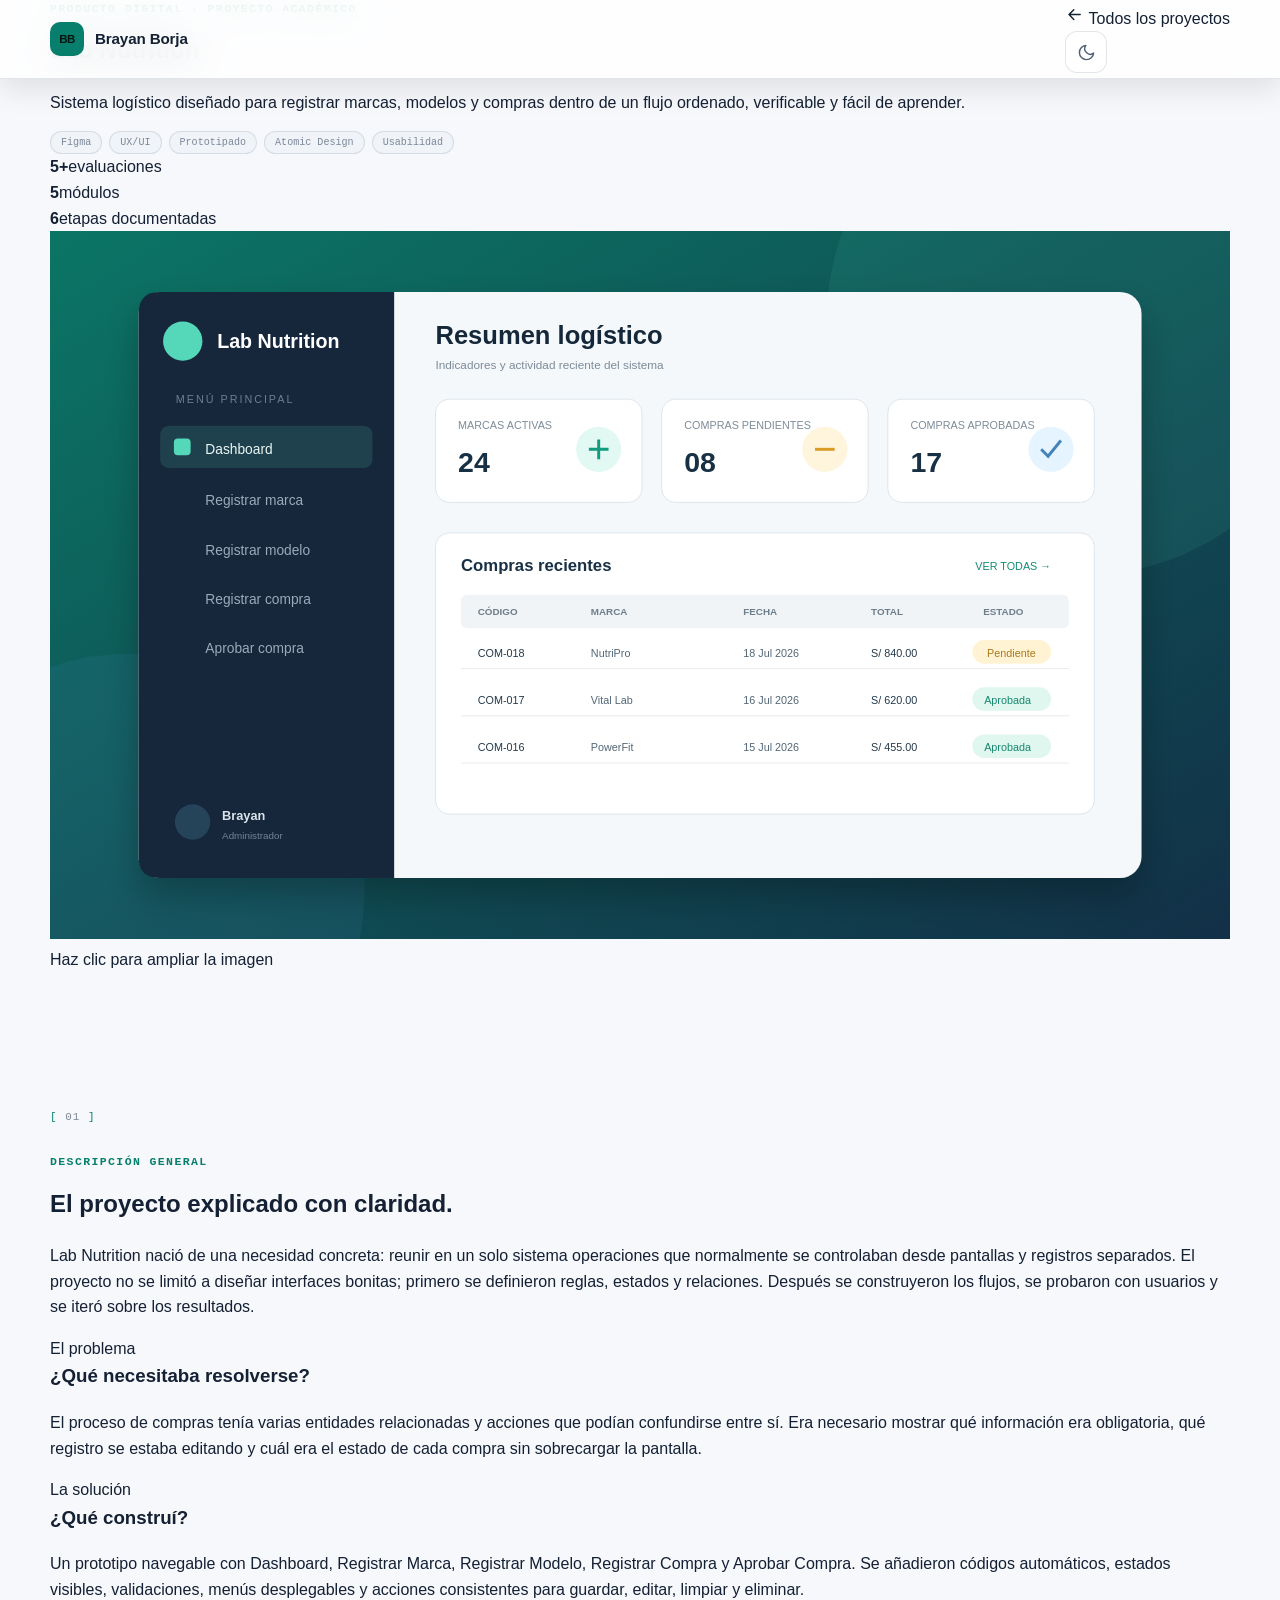
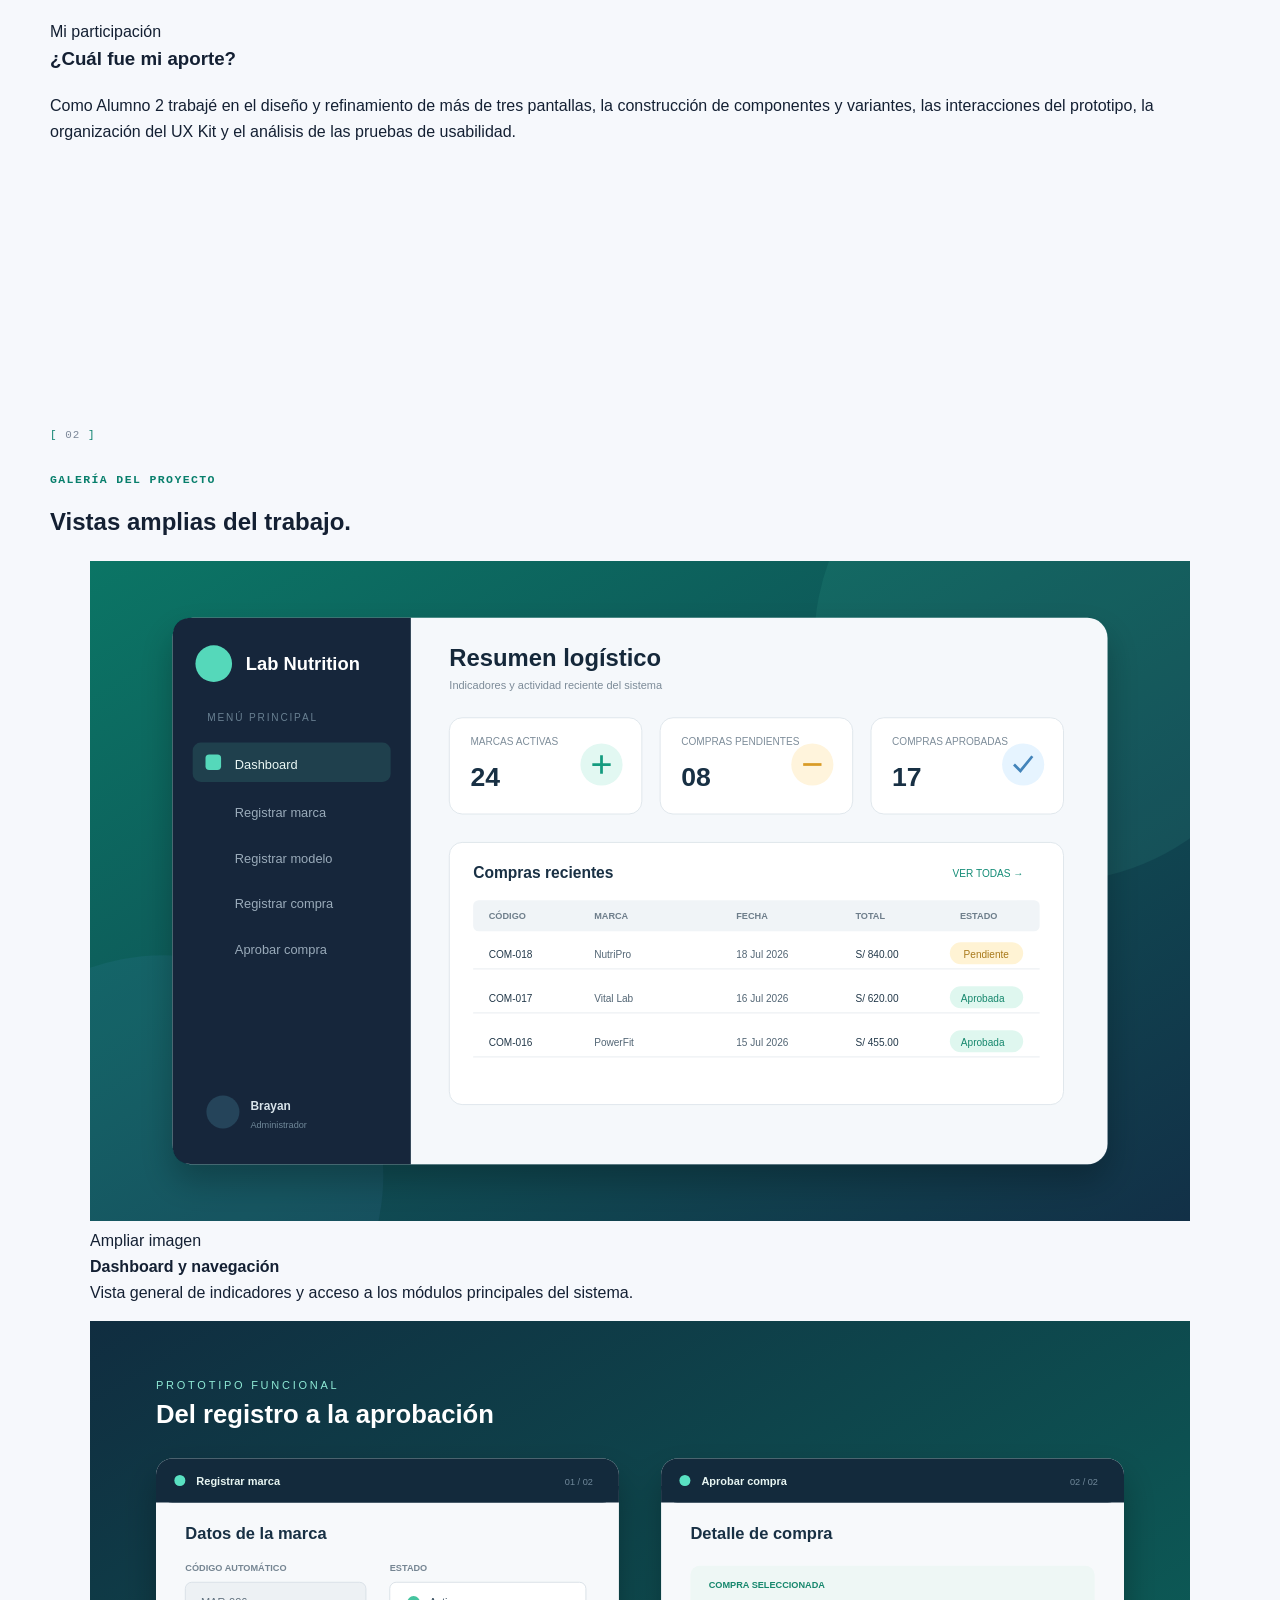
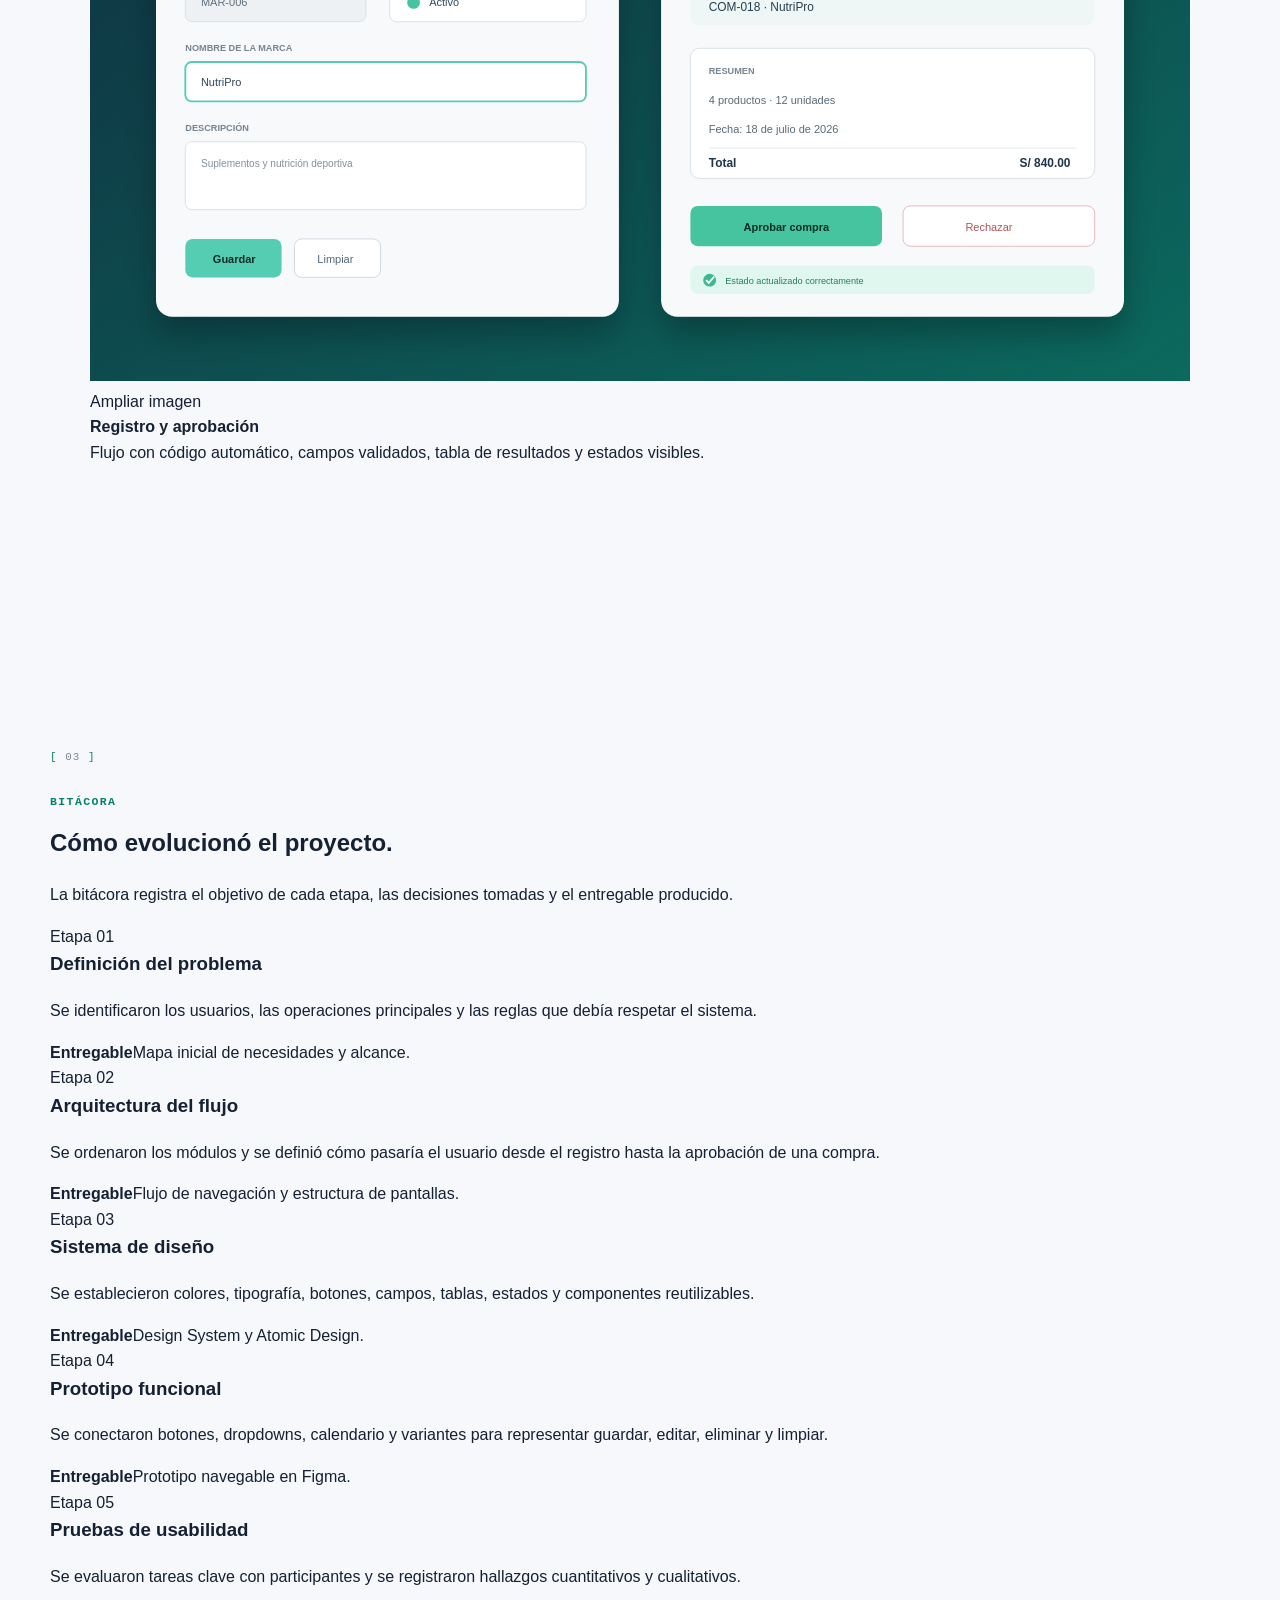
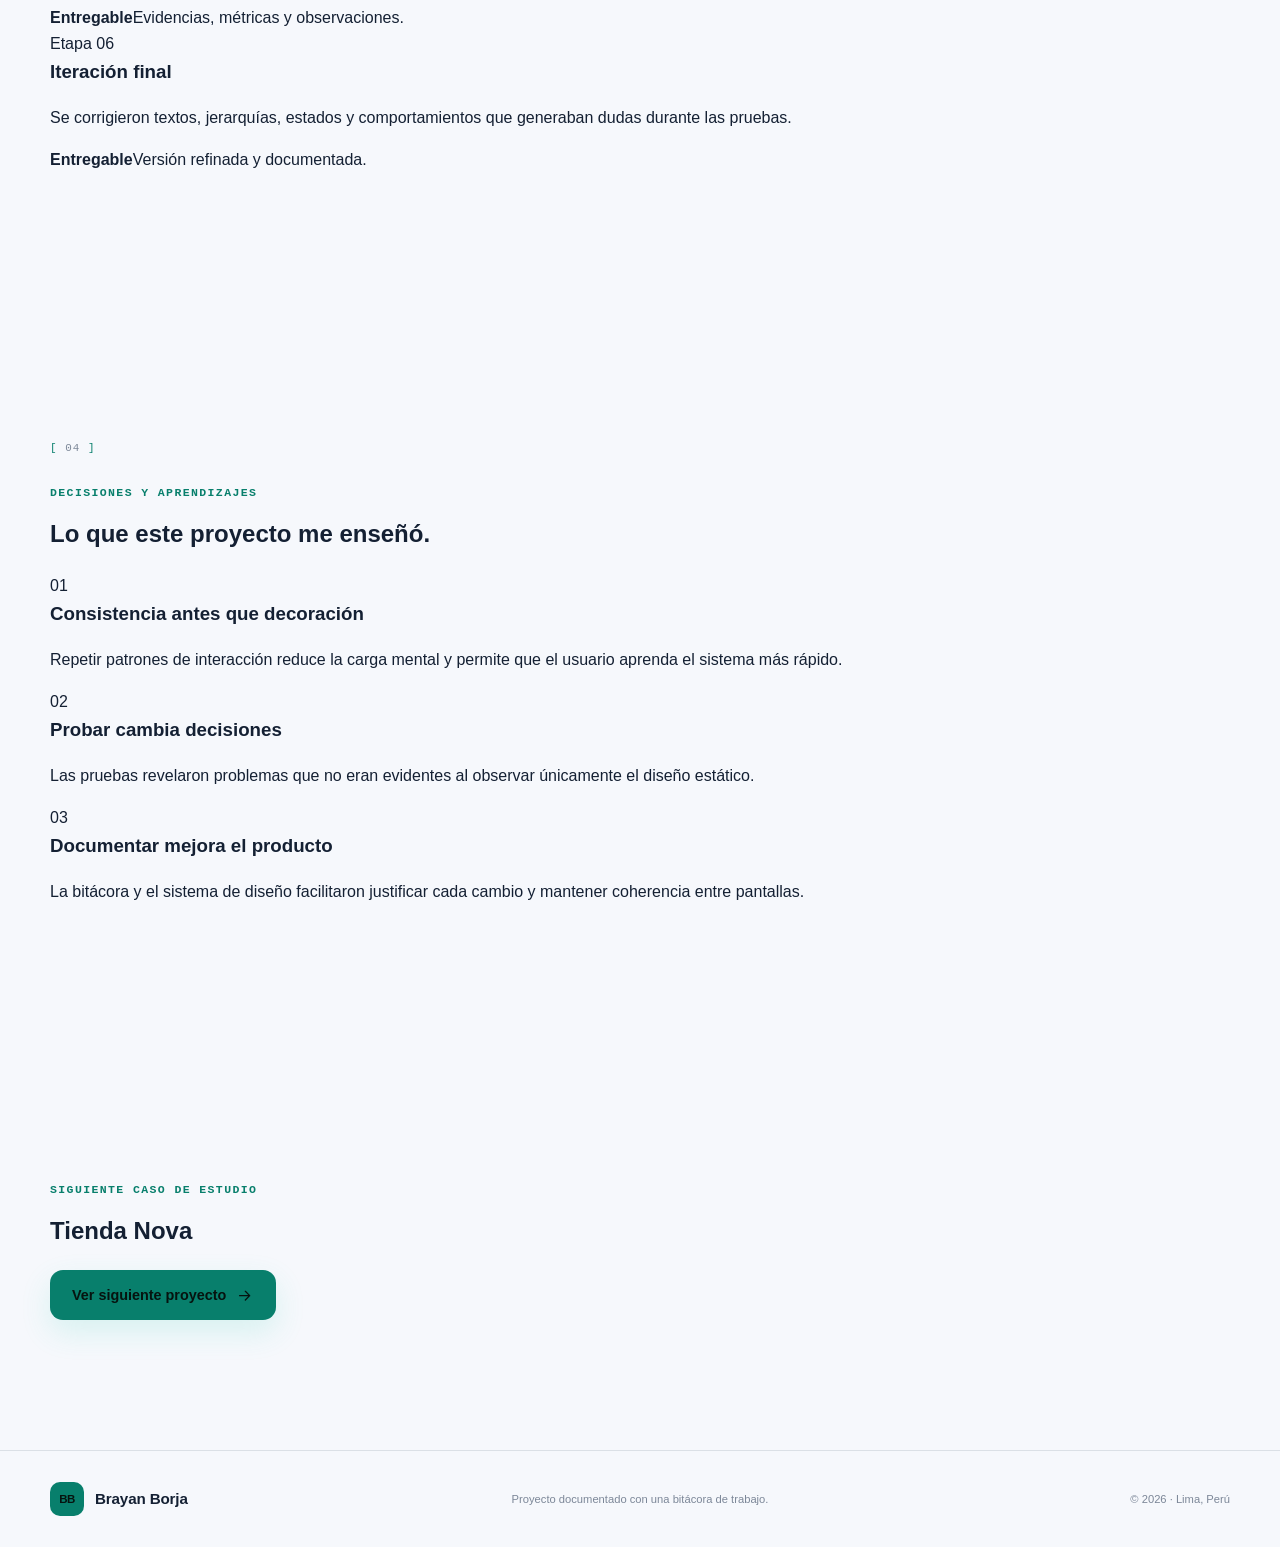
==== proyecto.html @ 5f64e655 "Agregar página de casos de estudio" ====
<!doctype html>
<html lang="es" data-theme="dark">
  <head>
    <meta charset="UTF-8" />
    <meta name="viewport" content="width=device-width, initial-scale=1.0" />
    <meta name="description" content="Caso de estudio y bitácora de proyecto de Brayan Borja." />
    <meta name="theme-color" content="#08101f" />
    <title>Proyecto | Brayan Borja</title>
    <link rel="icon" href="favicon.svg" type="image/svg+xml" />
    <link rel="stylesheet" href="styles.css" />
    <script src="project.js" defer></script>
  </head>
  <body class="project-page">
    <a class="skip-link" href="#contenido">Saltar al contenido</a>
    <header class="site-header scrolled">
      <div class="container nav-wrap">
        <a class="brand" href="index.html#proyectos" aria-label="Volver al portafolio">
          <span class="brand-mark" aria-hidden="true">BB</span>
          <span>Brayan Borja</span>
        </a>
        <div class="project-nav-actions">
          <a class="back-link" href="index.html#proyectos">
            <svg viewBox="0 0 24 24" aria-hidden="true"><path d="M19 12H5M11 18l-6-6 6-6"></path></svg>
            Todos los proyectos
          </a>
          <button class="icon-button" type="button" data-theme-toggle aria-label="Cambiar a tema claro">
            <svg class="sun-icon" viewBox="0 0 24 24" aria-hidden="true"><circle cx="12" cy="12" r="4"></circle><path d="M12 2v2M12 20v2M4.93 4.93l1.42 1.42M17.66 17.66l1.41 1.41M2 12h2M20 12h2M4.93 19.07l1.42-1.42M17.66 6.34l1.41-1.41"></path></svg>
            <svg class="moon-icon" viewBox="0 0 24 24" aria-hidden="true"><path d="M21 12.79A9 9 0 1 1 11.21 3 7 7 0 0 0 21 12.79Z"></path></svg>
          </button>
        </div>
      </div>
    </header>

    <main id="contenido">
      <section class="case-hero" data-case-theme>
        <div class="container">
          <div class="case-hero-grid">
            <div class="case-hero-copy">
              <p class="section-kicker" data-project-type></p>
              <h1 data-project-title></h1>
              <p class="case-lead" data-project-summary></p>
              <div class="tag-list" data-project-tags></div>
            </div>
            <div class="case-facts" data-project-facts></div>
          </div>
          <a class="case-cover" data-project-cover-link target="_blank" rel="noreferrer">
            <img data-project-cover alt="" />
            <span>Haz clic para ampliar la imagen</span>
          </a>
        </div>
      </section>

      <section class="section case-overview">
        <div class="container">
          <div class="case-section-heading">
            <span class="section-number">01</span>
            <div><p class="section-kicker">Descripción general</p><h2>El proyecto explicado con claridad.</h2></div>
          </div>
          <p class="case-intro" data-project-intro></p>
          <div class="case-info-grid">
            <article><span>El problema</span><h3>¿Qué necesitaba resolverse?</h3><p data-project-challenge></p></article>
            <article><span>La solución</span><h3>¿Qué construí?</h3><p data-project-solution></p></article>
            <article><span>Mi participación</span><h3>¿Cuál fue mi aporte?</h3><p data-project-role></p></article>
          </div>
        </div>
      </section>

      <section class="section case-gallery-section">
        <div class="container">
          <div class="case-section-heading">
            <span class="section-number">02</span>
            <div><p class="section-kicker">Galería del proyecto</p><h2>Vistas amplias del trabajo.</h2></div>
          </div>
          <div class="case-gallery" data-project-gallery></div>
        </div>
      </section>

      <section class="section case-process-section">
        <div class="container case-process-grid">
          <div class="case-section-heading case-heading-sticky">
            <span class="section-number">03</span>
            <div>
              <p class="section-kicker">Bitácora</p>
              <h2>Cómo evolucionó el proyecto.</h2>
              <p>La bitácora registra el objetivo de cada etapa, las decisiones tomadas y el entregable producido.</p>
            </div>
          </div>
          <div class="case-timeline" data-project-log></div>
        </div>
      </section>

      <section class="section case-learning-section">
        <div class="container">
          <div class="case-section-heading">
            <span class="section-number">04</span>
            <div><p class="section-kicker">Decisiones y aprendizajes</p><h2>Lo que este proyecto me enseñó.</h2></div>
          </div>
          <div class="learning-grid" data-project-learnings></div>
        </div>
      </section>

      <section class="section case-next-section">
        <div class="container case-next-card">
          <div><p class="section-kicker">Siguiente caso de estudio</p><h2 data-next-title></h2></div>
          <a class="button button-primary" data-next-link>Ver siguiente proyecto <svg viewBox="0 0 24 24" aria-hidden="true"><path d="M5 12h14M13 6l6 6-6 6"></path></svg></a>
        </div>
      </section>
    </main>

    <footer class="site-footer">
      <div class="container footer-inner">
        <a class="brand" href="index.html"><span class="brand-mark">BB</span><span>Brayan Borja</span></a>
        <p>Proyecto documentado con una bitácora de trabajo.</p>
        <p>© <span data-year></span> · Lima, Perú</p>
      </div>
    </footer>
  </body>
</html>
---- styles.css ----
:root {
  color-scheme: dark;
  --bg: #08101f;
  --bg-deep: #050a14;
  --surface: #0e192b;
  --surface-soft: #121f34;
  --surface-glass: rgba(14, 25, 43, 0.72);
  --text: #f4f7fb;
  --text-soft: #aab7cb;
  --text-faint: #718096;
  --line: rgba(155, 176, 207, 0.15);
  --line-strong: rgba(155, 176, 207, 0.28);
  --accent: #59e1c2;
  --accent-strong: #70f2d5;
  --accent-dark: #0c8f7a;
  --blue: #74a7ff;
  --code: #f1c888;
  --shadow: 0 28px 80px rgba(0, 0, 0, 0.32);
  --radius: 26px;
  --radius-sm: 16px;
  --container: 1180px;
  --font: Inter, ui-sans-serif, -apple-system, BlinkMacSystemFont, "Segoe UI", sans-serif;
  --mono: "SFMono-Regular", Consolas, "Liberation Mono", monospace;
}

[data-theme="light"] {
  color-scheme: light;
  --bg: #f6f8fc;
  --bg-deep: #edf1f7;
  --surface: #ffffff;
  --surface-soft: #f0f4f9;
  --surface-glass: rgba(255, 255, 255, 0.82);
  --text: #142033;
  --text-soft: #516076;
  --text-faint: #7c8798;
  --line: rgba(31, 48, 76, 0.12);
  --line-strong: rgba(31, 48, 76, 0.22);
  --accent: #087f6c;
  --accent-strong: #056454;
  --accent-dark: #056454;
  --blue: #3268bf;
  --code: #9b5b00;
  --shadow: 0 28px 70px rgba(31, 48, 76, 0.12);
}

* { box-sizing: border-box; }

html { scroll-behavior: smooth; }

body {
  margin: 0;
  min-width: 320px;
  background: var(--bg);
  color: var(--text);
  font-family: var(--font);
  line-height: 1.6;
  -webkit-font-smoothing: antialiased;
}

body.menu-open { overflow: hidden; }

button, a { -webkit-tap-highlight-color: transparent; }

button { font: inherit; }

a { color: inherit; text-decoration: none; }

p, h1, h2, h3 { margin-top: 0; }

svg {
  width: 1.2em;
  fill: none;
  stroke: currentColor;
  stroke-width: 1.8;
  stroke-linecap: round;
  stroke-linejoin: round;
}

.container { width: min(calc(100% - 48px), var(--container)); margin: 0 auto; }

.sr-only {
  position: absolute;
  width: 1px;
  height: 1px;
  padding: 0;
  margin: -1px;
  overflow: hidden;
  clip: rect(0, 0, 0, 0);
  white-space: nowrap;
  border: 0;
}

.skip-link {
  position: fixed;
  top: 12px;
  left: 12px;
  z-index: 1000;
  transform: translateY(-150%);
  padding: 10px 16px;
  border-radius: 10px;
  background: var(--accent);
  color: var(--bg-deep);
  font-weight: 700;
}

.skip-link:focus { transform: translateY(0); }

.site-header {
  position: fixed;
  inset: 0 0 auto;
  z-index: 100;
  border-bottom: 1px solid transparent;
  transition: background 180ms ease, border-color 180ms ease, box-shadow 180ms ease;
}

.site-header.scrolled {
  border-color: var(--line);
  background: var(--surface-glass);
  box-shadow: 0 10px 30px rgba(0, 0, 0, 0.1);
  backdrop-filter: blur(18px);
}

.nav-wrap {
  min-height: 78px;
  display: flex;
  align-items: center;
  justify-content: space-between;
  gap: 28px;
}

.brand { display: inline-flex; align-items: center; gap: 11px; font-size: 0.95rem; font-weight: 730; letter-spacing: -0.01em; }

.brand-mark {
  display: inline-grid;
  place-items: center;
  width: 34px;
  aspect-ratio: 1;
  border-radius: 10px;
  background: var(--accent);
  color: #06130f;
  font-size: 0.72rem;
  font-weight: 850;
  letter-spacing: -0.04em;
}

.desktop-nav { display: flex; align-items: center; gap: 32px; margin-left: auto; }

.desktop-nav a {
  position: relative;
  color: var(--text-soft);
  font-size: 0.86rem;
  font-weight: 580;
  transition: color 160ms ease;
}

.desktop-nav a::after {
  content: "";
  position: absolute;
  inset: auto 0 -9px;
  height: 2px;
  border-radius: 2px;
  background: var(--accent);
  transform: scaleX(0);
  transition: transform 160ms ease;
}

.desktop-nav a:hover, .desktop-nav a.active { color: var(--text); }
.desktop-nav a:hover::after, .desktop-nav a.active::after { transform: scaleX(1); }

.nav-actions { display: flex; align-items: center; gap: 10px; }

.icon-button, .menu-button {
  display: grid;
  place-items: center;
  width: 42px;
  height: 42px;
  border: 1px solid var(--line);
  border-radius: 12px;
  background: var(--surface-glass);
  color: var(--text-soft);
  cursor: pointer;
  transition: border-color 150ms ease, color 150ms ease, transform 150ms ease;
}

.icon-button:hover, .menu-button:hover { border-color: var(--line-strong); color: var(--text); transform: translateY(-1px); }

.icon-button svg { width: 19px; }
.moon-icon { display: none; }
[data-theme="light"] .sun-icon { display: none; }
[data-theme="light"] .moon-icon { display: block; }

.menu-button { display: none; gap: 4px; align-content: center; }
.menu-button span:not(.sr-only) { width: 18px; height: 1.5px; border-radius: 2px; background: currentColor; transition: transform 180ms ease, opacity 180ms ease; }
.menu-button[aria-expanded="true"] span:nth-of-type(2) { transform: translateY(5.5px) rotate(45deg); }
.menu-button[aria-expanded="true"] span:nth-of-type(3) { opacity: 0; }
.menu-button[aria-expanded="true"] span:nth-of-type(4) { transform: translateY(-5.5px) rotate(-45deg); }

.mobile-nav {
  display: none;
  flex-direction: column;
  gap: 4px;
  padding: 12px 24px 24px;
  border-top: 1px solid var(--line);
  background: var(--surface);
}

.mobile-nav a { padding: 12px 4px; color: var(--text-soft); font-weight: 650; }

.hero {
  position: relative;
  min-height: 100svh;
  padding: 158px 0 112px;
  overflow: hidden;
  display: grid;
  align-items: center;
  background:
    linear-gradient(var(--line) 1px, transparent 1px),
    linear-gradient(90deg, var(--line) 1px, transparent 1px);
  background-size: 72px 72px;
  background-position: center;
}

.hero::after {
  content: "";
  position: absolute;
  inset: 0;
  pointer-events: none;
  background: radial-gradient(circle at center, transparent 25%, var(--bg) 78%);
}

.hero-glow { position: absolute; z-index: 0; border-radius: 999px; filter: blur(1px); opacity: 0.16; }
.hero-glow-one { width: 520px; height: 520px; right: -150px; top: 50px; background: radial-gradient(circle, var(--accent), transparent 70%); }
.hero-glow-two { width: 440px; height: 440px; left: -220px; bottom: -100px; background: radial-gradient(circle, var(--blue), transparent 70%); }

.hero-grid { position: relative; z-index: 2; display: grid; grid-template-columns: minmax(0, 1.12fr) minmax(380px, 0.88fr); align-items: center; gap: 80px; }

.eyebrow, .section-kicker {
  color: var(--accent);
  font-family: var(--mono);
  font-size: 0.72rem;
  font-weight: 700;
  letter-spacing: 0.12em;
  text-transform: uppercase;
}

.eyebrow { display: flex; align-items: center; gap: 10px; margin-bottom: 23px; }
.eyebrow span { width: 24px; height: 1px; background: currentColor; }

.hero h1 {
  max-width: 760px;
  margin-bottom: 26px;
  font-size: clamp(3.3rem, 6.1vw, 6.1rem);
  line-height: 0.98;
  letter-spacing: -0.065em;
  font-weight: 760;
}

.hero h1 em { color: var(--text-soft); font-style: normal; font-weight: 510; }

.hero-lead { max-width: 650px; margin-bottom: 33px; color: var(--text-soft); font-size: clamp(1rem, 1.7vw, 1.16rem); line-height: 1.75; }

.hero-actions { display: flex; flex-wrap: wrap; gap: 12px; }

.button {
  display: inline-flex;
  align-items: center;
  justify-content: center;
  min-height: 50px;
  padding: 0 21px;
  border: 1px solid transparent;
  border-radius: 13px;
  font-size: 0.9rem;
  font-weight: 750;
  transition: transform 160ms ease, box-shadow 160ms ease, background 160ms ease, border-color 160ms ease;
}

.button svg { margin-left: 10px; }
.button:hover { transform: translateY(-2px); }
.button-primary { background: var(--accent); color: #06130f; box-shadow: 0 12px 30px rgba(54, 213, 178, 0.16); }
.button-primary:hover { background: var(--accent-strong); box-shadow: 0 16px 34px rgba(54, 213, 178, 0.23); }
.button-secondary { border-color: var(--line-strong); background: var(--surface-glass); color: var(--text); }
.button-secondary:hover { border-color: var(--accent-dark); }
.button-secondary svg { margin: 0 10px 0 0; }

.hero-note { display: flex; align-items: center; gap: 10px; margin-top: 24px; color: var(--text-faint); font-size: 0.78rem; }
.status-dot { width: 8px; height: 8px; border-radius: 50%; background: var(--accent); box-shadow: 0 0 0 5px rgba(89, 225, 194, 0.09); }

.profile-panel {
  position: relative;
  border: 1px solid var(--line-strong);
  border-radius: 20px;
  overflow: hidden;
  background: rgba(6, 13, 25, 0.88);
  box-shadow: var(--shadow);
  transform: rotate(1.2deg);
}

[data-theme="light"] .profile-panel { background: #101a2b; color: #f4f7fb; }

.profile-panel::before {
  content: "";
  position: absolute;
  inset: -1px;
  z-index: -1;
  border-radius: inherit;
  background: linear-gradient(145deg, rgba(89, 225, 194, 0.4), transparent 35%, rgba(116, 167, 255, 0.24));
}

.panel-topbar { min-height: 49px; padding: 0 16px; display: grid; grid-template-columns: 1fr auto 1fr; align-items: center; border-bottom: 1px solid rgba(155, 176, 207, 0.14); color: #7d8ba1; font: 0.68rem var(--mono); }
.window-dots { display: flex; gap: 6px; }
.window-dots span { width: 8px; height: 8px; border-radius: 50%; background: #334056; }
.window-dots span:first-child { background: #ff6f6f; }
.window-dots span:nth-child(2) { background: #f1c45d; }
.window-dots span:nth-child(3) { background: #59d591; }
.panel-state { justify-self: end; color: #5fd8b9; }

.code-card { padding: 32px 27px 36px; color: #d5ddea; font: clamp(0.7rem, 1.1vw, 0.82rem)/2 var(--mono); white-space: nowrap; overflow: hidden; }
.line-number { display: inline-block; width: 35px; color: #4e5c72; user-select: none; }
.code-key { color: #84b5ff; }
.code-value { color: #e9c17e; }

.panel-footer { display: flex; align-items: flex-end; justify-content: space-between; padding: 16px 22px; border-top: 1px solid rgba(155, 176, 207, 0.14); background: rgba(255, 255, 255, 0.02); }
.panel-footer span { display: block; margin-bottom: 2px; color: #65758c; font: 0.58rem var(--mono); letter-spacing: 0.1em; }
.panel-footer strong { color: #dce5f3; font-size: 0.79rem; }
.signal { display: flex; align-items: flex-end; gap: 3px; height: 18px; }
.signal i { width: 3px; border-radius: 3px; background: var(--accent); }
.signal i:nth-child(1) { height: 5px; opacity: 0.35; }
.signal i:nth-child(2) { height: 9px; opacity: 0.55; }
.signal i:nth-child(3) { height: 13px; opacity: 0.75; }
.signal i:nth-child(4) { height: 17px; }

.scroll-cue { position: absolute; z-index: 3; left: 50%; bottom: 31px; transform: translateX(-50%); display: flex; flex-direction: column; align-items: center; gap: 5px; color: var(--text-faint); font: 0.63rem var(--mono); letter-spacing: 0.08em; text-transform: uppercase; }
.scroll-cue svg { width: 16px; animation: scroll 1.7s ease-in-out infinite; }

@keyframes scroll { 0%, 100% { transform: translateY(0); } 50% { transform: translateY(5px); } }

.section { padding: 130px 0; scroll-margin-top: 74px; }

.about-grid, .skills-grid { display: grid; grid-template-columns: 0.8fr 1.2fr; gap: 100px; }
.section-heading { position: relative; }
.section-number { display: inline-block; margin-bottom: 30px; color: var(--text-faint); font: 0.68rem var(--mono); letter-spacing: 0.1em; }
.section-number::before { content: "[ "; color: var(--accent); }
.section-number::after { content: " ]"; color: var(--accent); }
.section-kicker { margin-bottom: 13px; }
.section-heading h2, .contact-card h2, .focus-card h2 { margin: 0; font-size: clamp(2.15rem, 4vw, 3.6rem); line-height: 1.08; letter-spacing: -0.045em; }

.about-main { color: var(--text); font-size: clamp(1.35rem, 2.3vw, 1.8rem); line-height: 1.48; letter-spacing: -0.02em; }
.about-content > p:not(.about-main) { max-width: 670px; color: var(--text-soft); font-size: 1rem; }

.principles { display: grid; grid-template-columns: repeat(3, 1fr); gap: 14px; margin-top: 40px; }
.principles article { min-height: 180px; padding: 22px; border: 1px solid var(--line); border-radius: var(--radius-sm); background: var(--surface); }
.principles article > span { color: var(--accent); font: 0.67rem var(--mono); }
.principles h3 { margin: 35px 0 7px; font-size: 1rem; }
.principles p { margin: 0; color: var(--text-faint); font-size: 0.79rem; line-height: 1.55; }

.projects-section { border-block: 1px solid var(--line); background: var(--bg-deep); }
.section-heading-row { display: grid; grid-template-columns: minmax(0, 1fr) 360px; align-items: end; gap: 60px; margin-bottom: 65px; }
.section-heading-row .section-number { grid-column: 1 / -1; margin-bottom: 0; }
.section-heading-row h2 { max-width: 720px; }
.heading-note { margin: 0; color: var(--text-soft); font-size: 0.88rem; }

.projects-list { display: grid; gap: 28px; }
.project-card { position: relative; display: grid; grid-template-columns: minmax(0, 1.04fr) minmax(380px, 0.96fr); align-items: stretch; min-height: 520px; border: 1px solid var(--line); border-radius: var(--radius); overflow: hidden; background: var(--surface); box-shadow: 0 15px 60px rgba(0, 0, 0, 0.08); }
.project-card-reverse .project-visual { order: 2; }
.project-index { position: absolute; z-index: 4; top: 20px; left: 20px; display: grid; place-items: center; width: 39px; height: 30px; border: 1px solid rgba(255, 255, 255, 0.14); border-radius: 9px; background: rgba(4, 10, 20, 0.42); backdrop-filter: blur(10px); color: rgba(255, 255, 255, 0.75); font: 0.62rem var(--mono); }
.project-card-reverse .project-index { left: auto; right: 20px; }

.project-visual { position: relative; min-height: 420px; overflow: hidden; display: grid; place-items: center; padding: 56px 42px; }
.project-visual::before { content: ""; position: absolute; width: 330px; height: 330px; border: 1px solid rgba(255, 255, 255, 0.07); border-radius: 50%; }
.project-visual::after { content: ""; position: absolute; width: 230px; height: 230px; border: 1px solid rgba(255, 255, 255, 0.07); border-radius: 50%; }
.lab-visual { background: linear-gradient(145deg, #0c6e60, #123347 70%, #0f2438); }
.nova-visual { background: linear-gradient(145deg, #253c70, #131e37 68%, #101828); }
.data-visual { background: linear-gradient(145deg, #583e82, #20213d 70%, #14182c); }

.mock-window { position: relative; z-index: 2; width: min(100%, 480px); aspect-ratio: 1.28; display: grid; grid-template-columns: 22% 1fr; border: 1px solid rgba(255, 255, 255, 0.18); border-radius: 13px; overflow: hidden; background: #f5f8fb; box-shadow: 0 30px 60px rgba(0, 0, 0, 0.3); transform: perspective(900px) rotateY(7deg) rotateX(2deg); }
.mock-sidebar { padding: 62px 14px 16px; background: #13263a; }
.mock-sidebar i { display: block; width: 76%; height: 7px; margin: 0 0 19px; border-radius: 5px; background: rgba(255, 255, 255, 0.18); }
.mock-sidebar i:nth-child(2) { width: 100%; background: #4ac8ad; }
.mock-content { padding: 24px; }
.mock-title { width: 38%; height: 11px; margin-bottom: 28px; border-radius: 8px; background: #233a4e; }
.mock-stats { display: grid; grid-template-columns: repeat(3, 1fr); gap: 9px; }
.mock-stats i { height: 52px; border-radius: 7px; background: #dfe8ef; border-top: 4px solid #45bfa5; }
.mock-table { margin-top: 22px; padding: 14px; border-radius: 8px; background: #e8eef3; }
.mock-table i { display: block; height: 7px; margin: 0 0 11px; border-radius: 6px; background: #c1cbd4; }
.mock-table i:first-child { width: 55%; background: #728292; }

.terminal-window { position: relative; z-index: 2; width: min(100%, 500px); border: 1px solid rgba(255, 255, 255, 0.16); border-radius: 14px; overflow: hidden; background: #080e1b; box-shadow: 0 30px 60px rgba(0, 0, 0, 0.32); transform: perspective(900px) rotateY(-6deg); }
.terminal-bar { min-height: 42px; padding: 0 14px; display: flex; align-items: center; gap: 6px; background: #17233a; }
.terminal-bar span { width: 8px; height: 8px; border-radius: 50%; background: #4a5c77; }
.terminal-bar b { margin-left: 10px; color: #71819b; font: 0.57rem var(--mono); }
.terminal-code { padding: 27px 31px; color: #c4d2e6; font: clamp(0.63rem, 1vw, 0.78rem)/1.8 var(--mono); }
.terminal-code p { margin: 0; }
.terminal-code i { color: #78aaff; font-style: normal; }
.terminal-code em { color: #e7bc7a; font-style: normal; }

.schema-grid { position: relative; z-index: 2; width: min(100%, 500px); aspect-ratio: 1.48; }
.schema-grid svg { position: absolute; inset: 0; width: 100%; height: 100%; stroke: rgba(255, 255, 255, 0.4); stroke-width: 1.3; }
.entity { position: absolute; z-index: 2; width: 140px; border: 1px solid rgba(255, 255, 255, 0.19); border-radius: 10px; overflow: hidden; background: #171b30; box-shadow: 0 16px 30px rgba(0, 0, 0, 0.22); }
.entity strong, .entity span { display: block; padding: 6px 12px; color: #a9b5ca; font: 0.57rem var(--mono); }
.entity strong { padding-block: 9px; background: #7358a4; color: white; font-size: 0.61rem; letter-spacing: 0.07em; }
.entity-one { left: 0; top: 10px; }
.entity-two { right: 0; top: 10px; }
.entity-three { right: 0; bottom: 4px; }

.project-copy { padding: clamp(40px, 5vw, 68px); display: flex; flex-direction: column; justify-content: center; }
.project-meta { display: flex; flex-wrap: wrap; gap: 9px; margin-bottom: 17px; }
.project-meta span { color: var(--accent); font: 0.63rem var(--mono); letter-spacing: 0.06em; text-transform: uppercase; }
.project-meta span + span { color: var(--text-faint); }
.project-meta span + span::before { content: "·"; margin-right: 9px; }
.project-copy h3 { margin-bottom: 16px; font-size: clamp(2rem, 3vw, 2.8rem); line-height: 1; letter-spacing: -0.045em; }
.project-copy > p { margin-bottom: 22px; color: var(--text-soft); font-size: 0.9rem; }
.project-points { margin: 0 0 24px; padding: 0; list-style: none; }
.project-points li { position: relative; margin: 8px 0; padding-left: 17px; color: var(--text-soft); font-size: 0.79rem; }
.project-points li::before { content: ""; position: absolute; left: 0; top: 0.67em; width: 6px; height: 1px; background: var(--accent); }
.tag-list { display: flex; flex-wrap: wrap; gap: 7px; }
.tag-list span { padding: 5px 10px; border: 1px solid var(--line); border-radius: 999px; background: var(--surface-soft); color: var(--text-faint); font: 0.63rem var(--mono); }

.text-link { width: fit-content; display: flex; align-items: center; gap: 9px; margin-top: 29px; padding: 0 0 5px; border: 0; border-bottom: 1px solid var(--line-strong); background: none; color: var(--text); font-size: 0.78rem; font-weight: 720; cursor: pointer; }
.text-link svg { width: 15px; transition: transform 150ms ease; }
.text-link:hover { border-color: var(--accent); color: var(--accent); }
.text-link:hover svg { transform: translateX(3px); }

.skills-intro { max-width: 500px; margin-top: 24px; color: var(--text-soft); font-size: 0.9rem; }
.skill-groups { border-top: 1px solid var(--line); }
.skill-groups article { display: grid; grid-template-columns: 50px 1fr; gap: 20px; padding: 30px 4px; border-bottom: 1px solid var(--line); }
.skill-icon { width: 46px; height: 46px; display: grid; place-items: center; border: 1px solid var(--line); border-radius: 12px; background: var(--surface); color: var(--accent); font: 0.68rem var(--mono); }
.skill-groups span { color: var(--text-faint); font: 0.61rem var(--mono); letter-spacing: 0.08em; text-transform: uppercase; }
.skill-groups h3 { margin: 4px 0 5px; font-size: 1.06rem; }
.skill-groups p { margin: 0; color: var(--text-soft); font-size: 0.8rem; }

.focus-section { padding-top: 0; }
.focus-card { padding: clamp(38px, 6vw, 72px); border: 1px solid var(--line); border-radius: var(--radius); background: var(--surface); }
.focus-card > div:first-child { display: grid; grid-template-columns: 1fr; }
.focus-track { position: relative; display: grid; grid-template-columns: repeat(3, 1fr); gap: 40px; margin-top: 65px; }
.focus-track::before { content: ""; position: absolute; top: 5px; left: 2px; right: 10px; height: 1px; background: var(--line-strong); }
.focus-item { position: relative; padding-top: 28px; }
.focus-item::before { content: ""; position: absolute; top: 0; left: 0; width: 11px; height: 11px; border: 2px solid var(--surface); border-radius: 50%; background: var(--accent); box-shadow: 0 0 0 1px var(--accent-dark); }
.focus-item span { color: var(--accent); font: 0.62rem var(--mono); letter-spacing: 0.08em; text-transform: uppercase; }
.focus-item strong { display: block; margin: 9px 0 6px; font-size: 1rem; }
.focus-item p { margin: 0; color: var(--text-faint); font-size: 0.78rem; }

.contact-section { padding-top: 0; }
.contact-card { position: relative; overflow: hidden; padding: clamp(55px, 8vw, 100px) 32px; border: 1px solid var(--line-strong); border-radius: var(--radius); background: linear-gradient(135deg, var(--surface), var(--surface-soft)); text-align: center; }
.contact-card h2 { max-width: 780px; margin: 0 auto 22px; }
.contact-card > p:not(.section-kicker) { max-width: 570px; margin: 0 auto 31px; color: var(--text-soft); }
.contact-card .button { position: relative; z-index: 2; }
.contact-orbit { position: absolute; inset: 50% auto auto 50%; width: 700px; aspect-ratio: 1; transform: translate(-50%, -50%); border: 1px solid var(--line); border-radius: 50%; pointer-events: none; }
.contact-orbit span { position: absolute; inset: 13%; border: 1px solid var(--line); border-radius: 50%; }
.contact-orbit span:last-child { inset: 29%; background: radial-gradient(circle, rgba(89, 225, 194, 0.08), transparent 70%); }

.site-footer { border-top: 1px solid var(--line); padding: 31px 0; }
.footer-inner { display: grid; grid-template-columns: 1fr auto 1fr; align-items: center; gap: 24px; }
.footer-inner .brand { justify-self: start; }
.footer-inner p { margin: 0; color: var(--text-faint); font-size: 0.7rem; }
.footer-inner p:last-child { justify-self: end; }

.project-dialog { width: min(calc(100% - 32px), 760px); padding: 0; border: 1px solid var(--line-strong); border-radius: 22px; background: var(--surface); color: var(--text); box-shadow: var(--shadow); }
.project-dialog::backdrop { background: rgba(2, 6, 12, 0.78); backdrop-filter: blur(8px); }
.dialog-header { display: flex; align-items: center; justify-content: space-between; padding: 16px 18px 16px 26px; border-bottom: 1px solid var(--line); }
.dialog-header > span { color: var(--text-faint); font: 0.62rem var(--mono); letter-spacing: 0.08em; text-transform: uppercase; }
.dialog-content { padding: clamp(28px, 6vw, 55px); }
.dialog-content h2 { margin-bottom: 35px; font-size: clamp(2rem, 5vw, 3rem); letter-spacing: -0.045em; }
.dialog-grid { display: grid; grid-template-columns: repeat(3, 1fr); gap: 28px; }
.dialog-grid section { padding-top: 14px; border-top: 1px solid var(--line-strong); }
.dialog-grid span { color: var(--accent); font: 0.62rem var(--mono); letter-spacing: 0.08em; text-transform: uppercase; }
.dialog-grid p { margin: 9px 0 0; color: var(--text-soft); font-size: 0.8rem; }
.dialog-content > .tag-list { margin-top: 31px; }

.reveal { opacity: 0; transform: translateY(22px); transition: opacity 650ms ease, transform 650ms ease; transition-delay: var(--delay, 0ms); }
.reveal.visible { opacity: 1; transform: translateY(0); }

:focus-visible { outline: 2px solid var(--accent); outline-offset: 4px; }

@media (max-width: 1000px) {
  .hero-grid { grid-template-columns: 1fr; gap: 60px; }
  .hero-copy { max-width: 760px; }
  .profile-panel { width: min(100%, 620px); transform: none; }
  .hero { padding-top: 140px; }
  .scroll-cue { display: none; }
  .about-grid, .skills-grid { grid-template-columns: 1fr; gap: 55px; }
  .project-card { grid-template-columns: 1fr; }
  .project-card-reverse .project-visual { order: initial; }
  .project-card-reverse .project-index { left: 20px; right: auto; }
  .project-visual { min-height: 490px; }
  .project-copy { padding: 48px; }
}

@media (max-width: 760px) {
  .container { width: min(calc(100% - 32px), var(--container)); }
  .desktop-nav { display: none; }
  .menu-button { display: grid; }
  .mobile-nav.open { display: flex; }
  .nav-wrap { min-height: 68px; }
  .hero { min-height: auto; padding: 130px 0 85px; background-size: 52px 52px; }
  .hero h1 { font-size: clamp(2.85rem, 14vw, 4.8rem); }
  .hero-note { align-items: flex-start; }
  .profile-panel { margin-top: 2px; }
  .code-card { padding: 25px 18px 28px; font-size: 0.61rem; }
  .line-number { width: 26px; }
  .panel-topbar { grid-template-columns: 1fr auto 1fr; }
  .section { padding: 88px 0; }
  .section-heading-row { grid-template-columns: 1fr; gap: 22px; margin-bottom: 42px; }
  .principles { grid-template-columns: 1fr; }
  .principles article { min-height: auto; }
  .principles h3 { margin-top: 24px; }
  .project-card { min-height: 0; border-radius: 20px; }
  .project-visual { min-height: 330px; padding: 44px 24px; }
  .mock-window { transform: none; }
  .terminal-window { transform: none; }
  .entity { width: 112px; }
  .project-copy { padding: 37px 27px 41px; }
  .project-meta span + span { display: none; }
  .focus-track { grid-template-columns: 1fr; gap: 28px; }
  .focus-track::before { top: 0; bottom: 0; left: 5px; width: 1px; height: auto; }
  .focus-item { padding: 0 0 0 30px; }
  .focus-item::before { top: 4px; }
  .contact-card { padding-inline: 24px; }
  .footer-inner { grid-template-columns: 1fr; justify-items: center; text-align: center; }
  .footer-inner .brand, .footer-inner p:last-child { justify-self: center; }
  .dialog-grid { grid-template-columns: 1fr; gap: 19px; }
}

@media (max-width: 430px) {
  .hero-actions { flex-direction: column; }
  .button { width: 100%; }
  .code-card { font-size: 0.54rem; }
  .project-visual { min-height: 285px; }
  .entity { width: 96px; }
  .entity strong, .entity span { padding-inline: 8px; font-size: 0.48rem; }
  .skill-groups article { grid-template-columns: 42px 1fr; gap: 15px; }
  .skill-icon { width: 40px; height: 40px; }
}

@media (prefers-reduced-motion: reduce) {
  html { scroll-behavior: auto; }
  *, *::before, *::after { animation-duration: 0.01ms !important; animation-iteration-count: 1 !important; transition-duration: 0.01ms !important; }
  .reveal { opacity: 1; transform: none; }
}
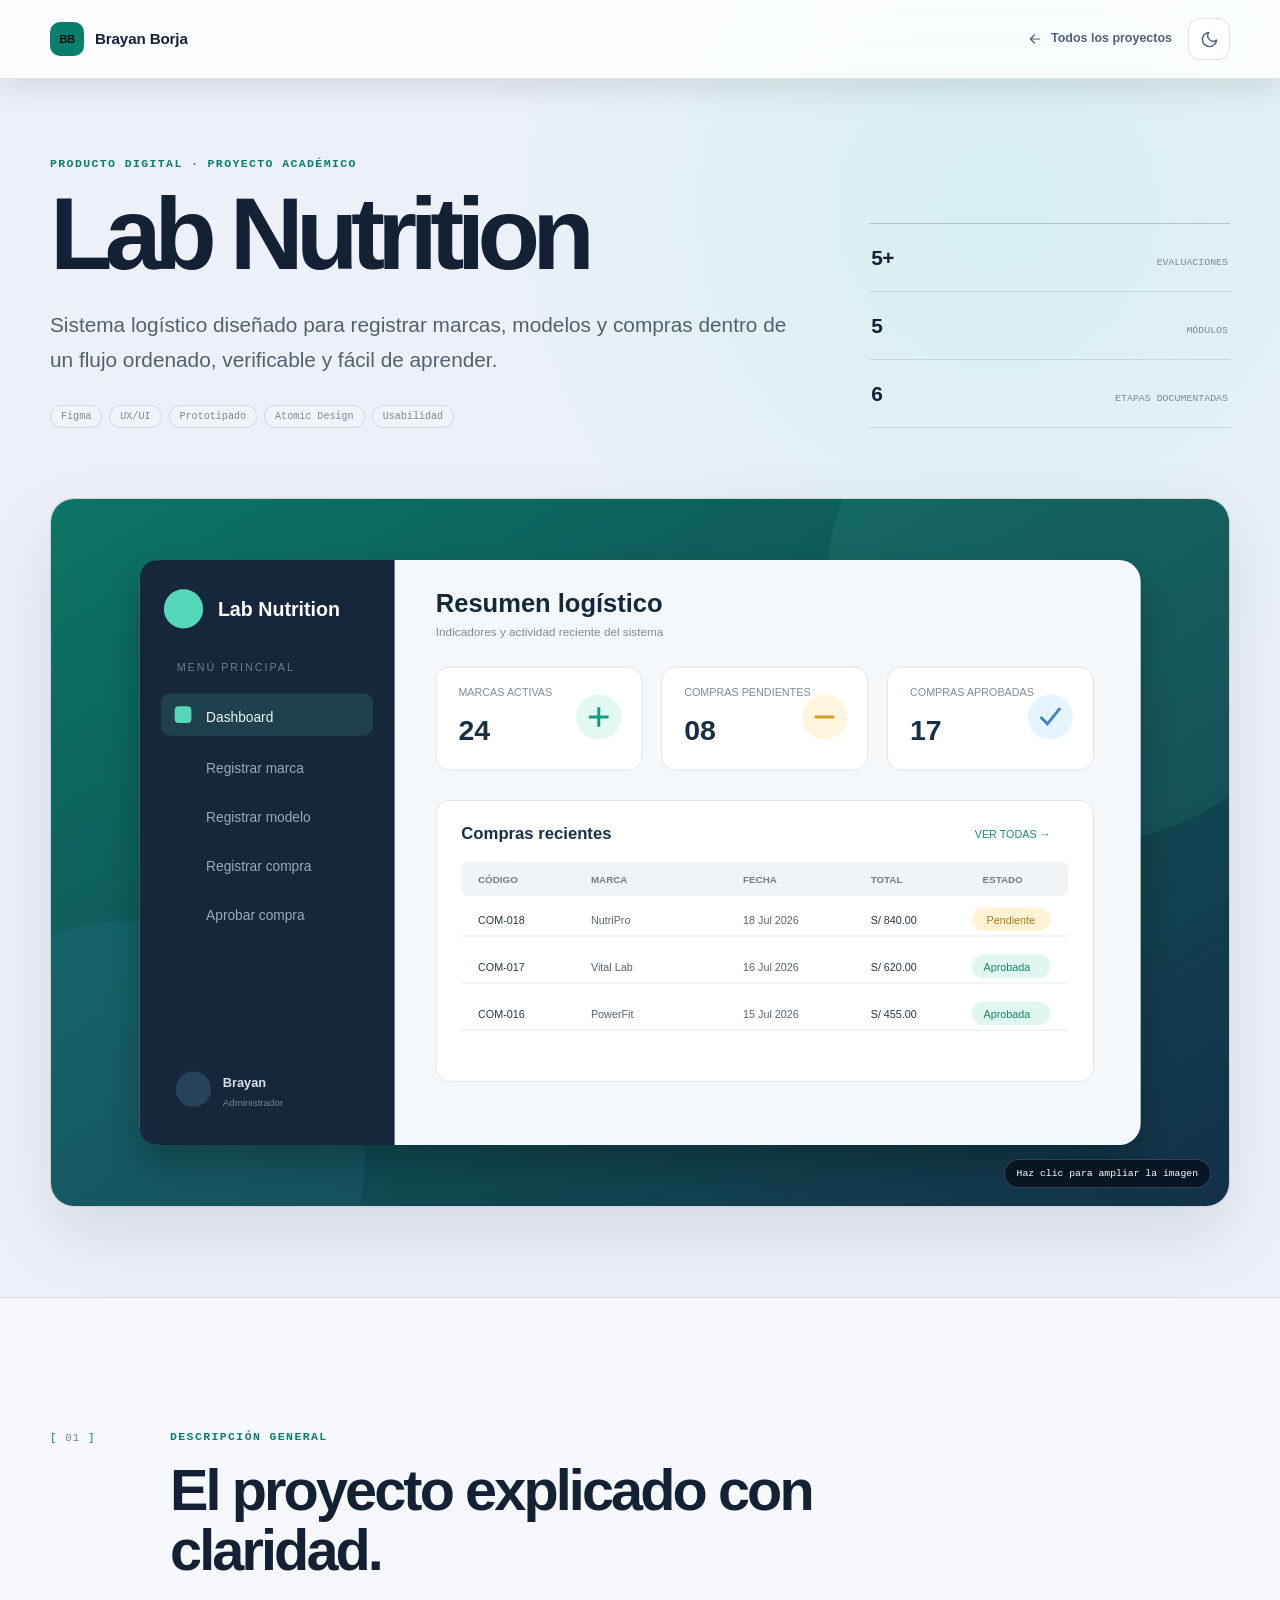
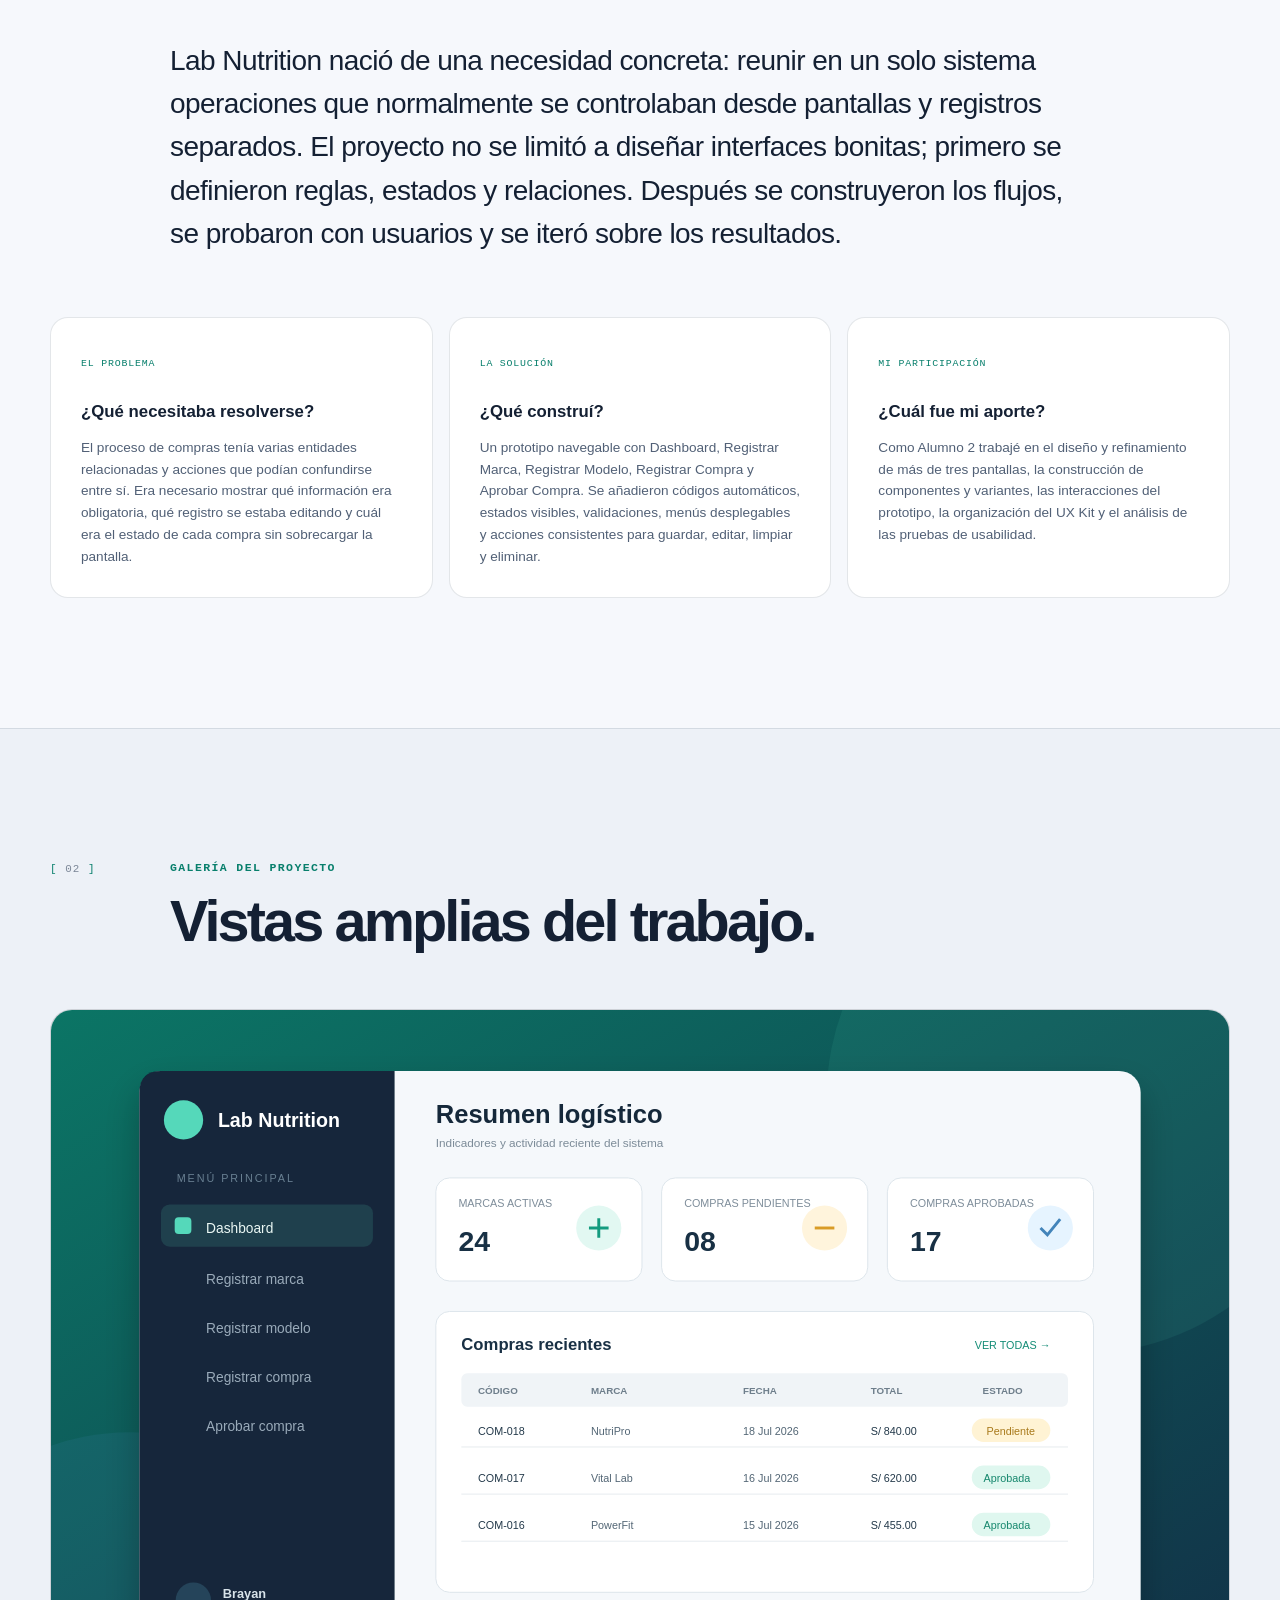
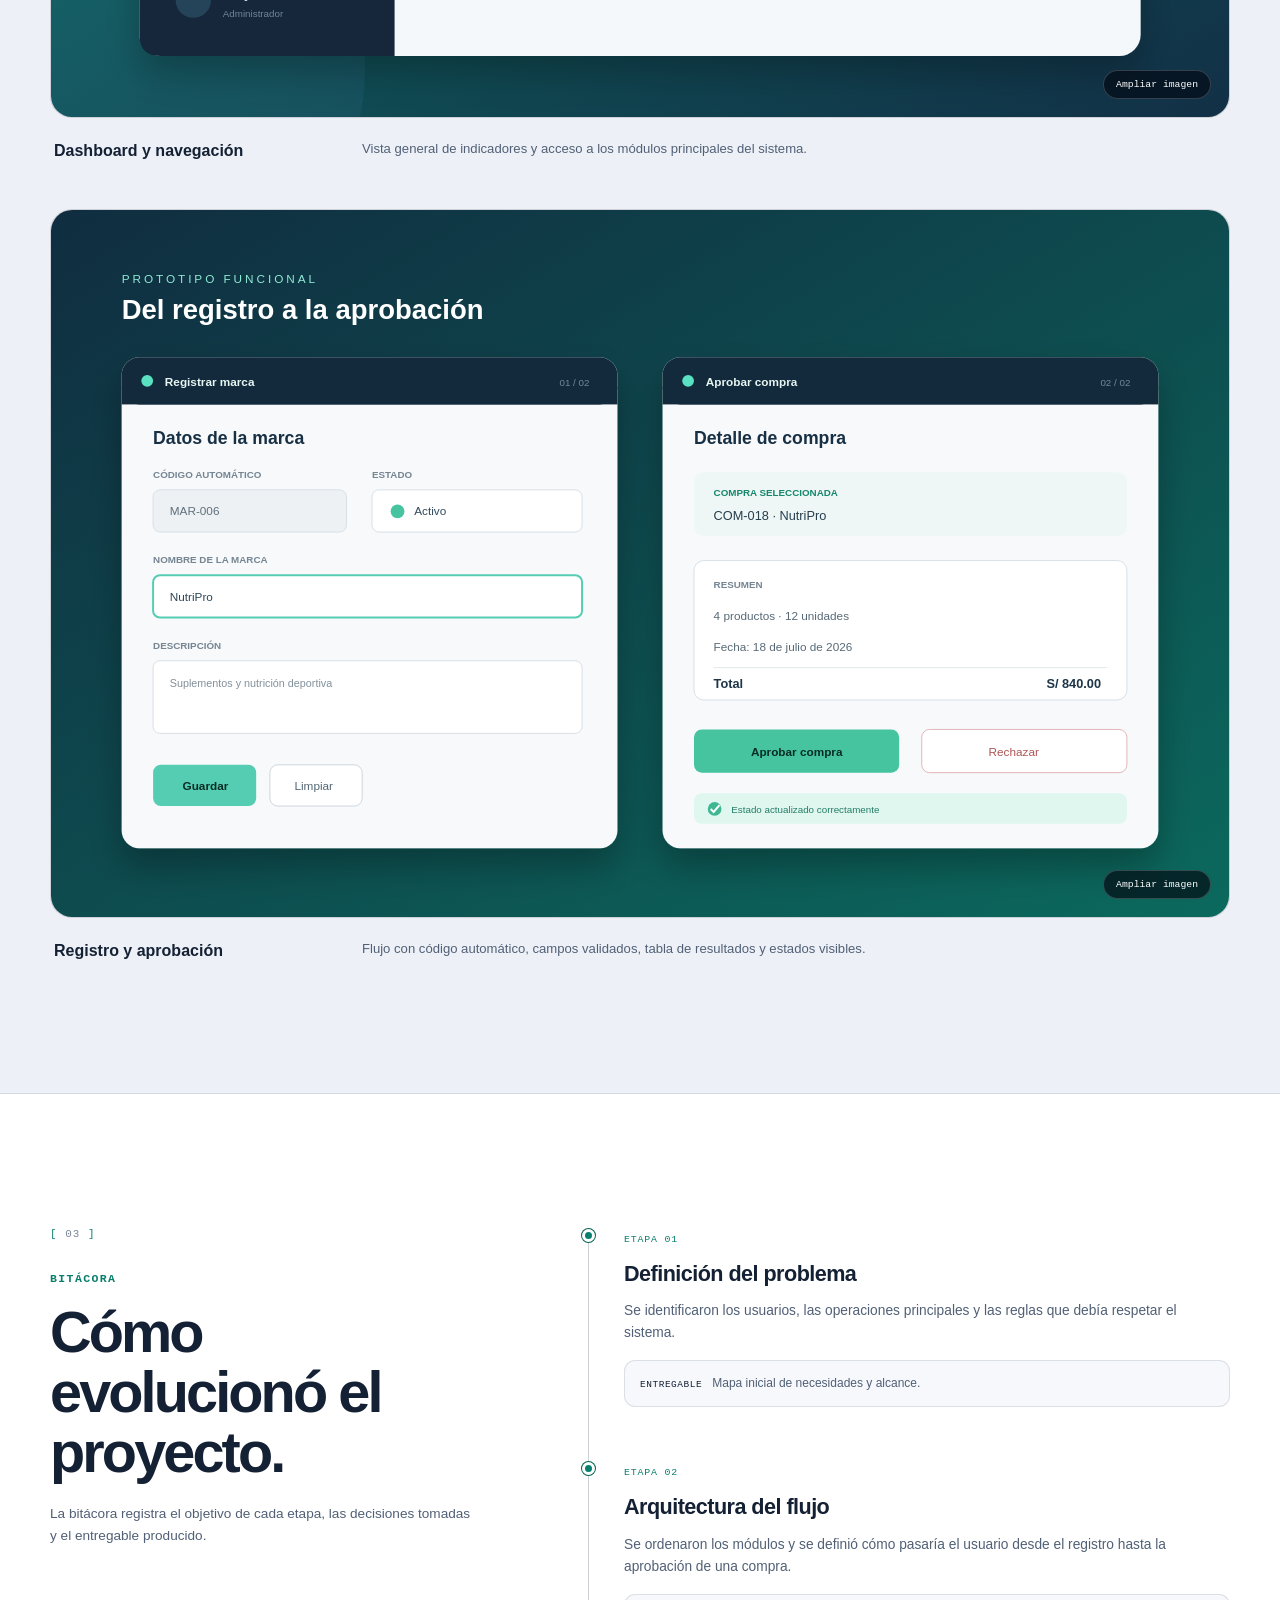
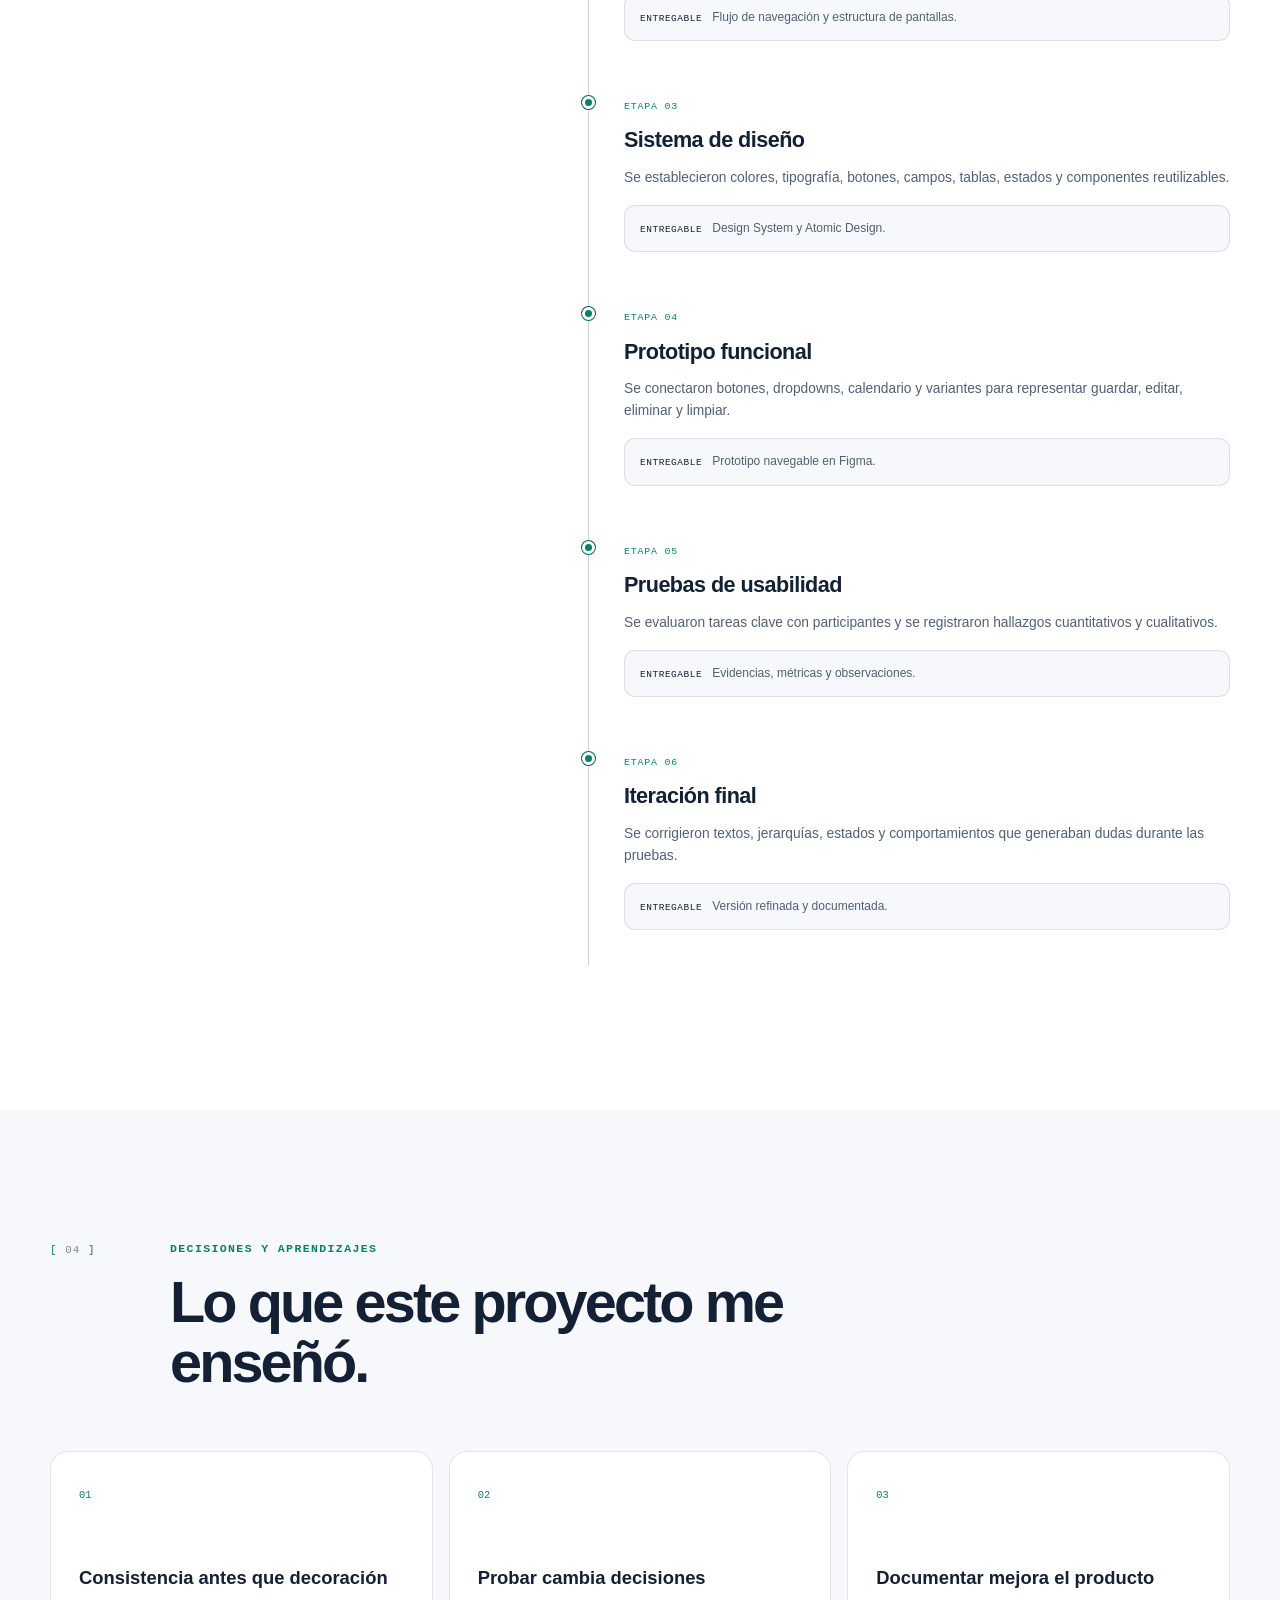
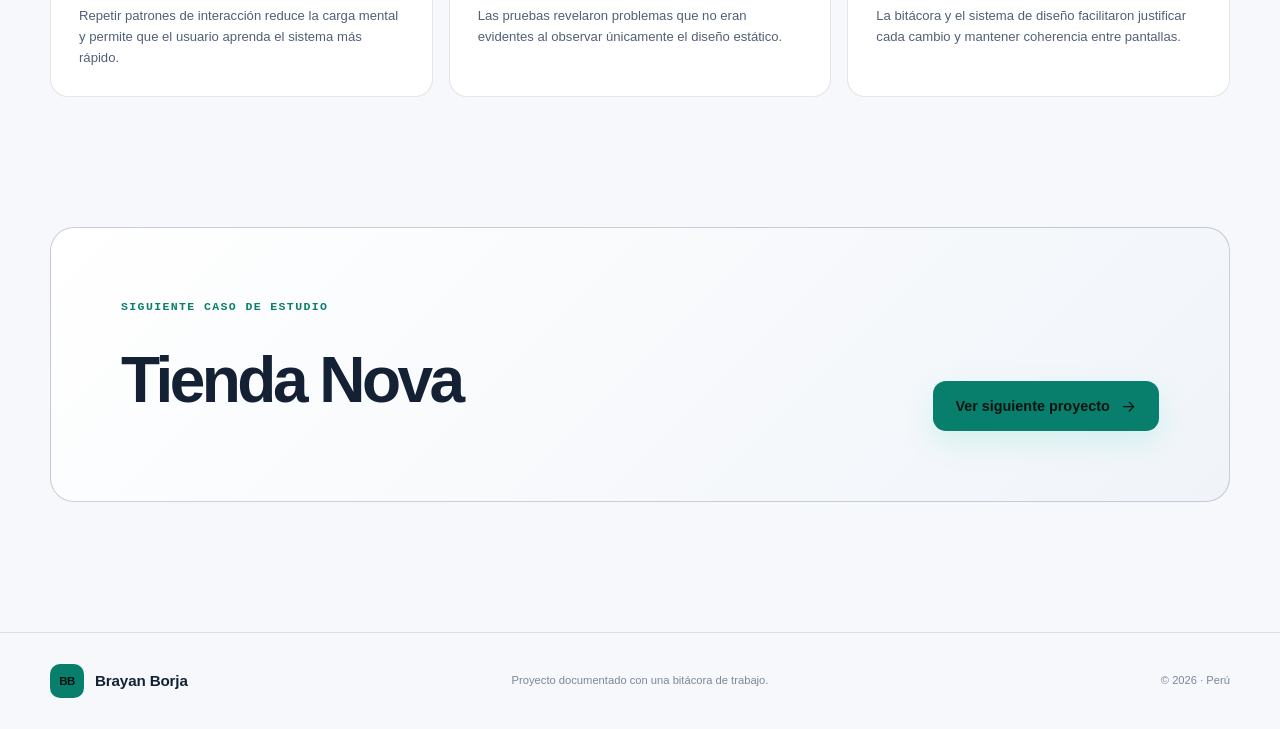
==== commit 807f7c51: "Aplica políticas de privacidad a los casos de estudio" ====
--- a/proyecto.html
+++ b/proyecto.html
@@ -3,6 +3,11 @@
   <head>
     <meta charset="UTF-8" />
     <meta name="viewport" content="width=device-width, initial-scale=1.0" />
+    <meta name="referrer" content="no-referrer" />
+    <meta
+      http-equiv="Content-Security-Policy"
+      content="default-src 'self'; script-src 'self'; style-src 'self'; img-src 'self' data:; font-src 'self'; connect-src 'none'; object-src 'none'; frame-src 'none'; media-src 'none'; worker-src 'none'; base-uri 'self'; form-action 'none'; upgrade-insecure-requests"
+    />
     <meta name="description" content="Caso de estudio y bitácora de proyecto de Brayan Borja." />
     <meta name="theme-color" content="#08101f" />
     <title>Proyecto | Brayan Borja</title>
@@ -43,7 +48,7 @@
             </div>
             <div class="case-facts" data-project-facts></div>
           </div>
-          <a class="case-cover" data-project-cover-link target="_blank" rel="noreferrer">
+          <a class="case-cover" data-project-cover-link target="_blank" rel="noopener noreferrer">
             <img data-project-cover alt="" />
             <span>Haz clic para ampliar la imagen</span>
           </a>
@@ -111,7 +116,7 @@
       <div class="container footer-inner">
         <a class="brand" href="index.html"><span class="brand-mark">BB</span><span>Brayan Borja</span></a>
         <p>Proyecto documentado con una bitácora de trabajo.</p>
-        <p>© <span data-year></span> · Lima, Perú</p>
+        <p>© <span data-year></span> · Perú</p>
       </div>
     </footer>
   </body>
--- a/styles.css
+++ b/styles.css
@@ -347,6 +347,12 @@
 .about-main { color: var(--text); font-size: clamp(1.35rem, 2.3vw, 1.8rem); line-height: 1.48; letter-spacing: -0.02em; }
 .about-content > p:not(.about-main) { max-width: 670px; color: var(--text-soft); font-size: 1rem; }
 
+.career-facts { display: grid; grid-template-columns: repeat(3, 1fr); gap: 12px; margin-top: 36px; }
+.career-facts article { min-height: 148px; padding: 20px; border: 1px solid var(--line); border-radius: 15px; background: linear-gradient(145deg, var(--surface), var(--surface-soft)); }
+.career-facts span { color: var(--accent); font: 0.59rem var(--mono); letter-spacing: 0.08em; text-transform: uppercase; }
+.career-facts h3 { margin: 27px 0 6px; font-size: 0.93rem; line-height: 1.25; }
+.career-facts p { margin: 0; color: var(--text-faint); font-size: 0.71rem; line-height: 1.5; }
+
 .principles { display: grid; grid-template-columns: repeat(3, 1fr); gap: 14px; margin-top: 40px; }
 .principles article { min-height: 180px; padding: 22px; border: 1px solid var(--line); border-radius: var(--radius-sm); background: var(--surface); }
 .principles article > span { color: var(--accent); font: 0.67rem var(--mono); }
@@ -360,17 +366,21 @@
 .heading-note { margin: 0; color: var(--text-soft); font-size: 0.88rem; }
 
 .projects-list { display: grid; gap: 28px; }
-.project-card { position: relative; display: grid; grid-template-columns: minmax(0, 1.04fr) minmax(380px, 0.96fr); align-items: stretch; min-height: 520px; border: 1px solid var(--line); border-radius: var(--radius); overflow: hidden; background: var(--surface); box-shadow: 0 15px 60px rgba(0, 0, 0, 0.08); }
+.project-card { position: relative; display: grid; grid-template-columns: minmax(0, 1.12fr) minmax(410px, 0.88fr); align-items: stretch; min-height: 650px; border: 1px solid var(--line); border-radius: var(--radius); overflow: hidden; background: var(--surface); box-shadow: 0 15px 60px rgba(0, 0, 0, 0.08); }
 .project-card-reverse .project-visual { order: 2; }
 .project-index { position: absolute; z-index: 4; top: 20px; left: 20px; display: grid; place-items: center; width: 39px; height: 30px; border: 1px solid rgba(255, 255, 255, 0.14); border-radius: 9px; background: rgba(4, 10, 20, 0.42); backdrop-filter: blur(10px); color: rgba(255, 255, 255, 0.75); font: 0.62rem var(--mono); }
 .project-card-reverse .project-index { left: auto; right: 20px; }
 
-.project-visual { position: relative; min-height: 420px; overflow: hidden; display: grid; place-items: center; padding: 56px 42px; }
+.project-visual { position: relative; min-height: 540px; overflow: hidden; display: grid; place-items: center; padding: 48px 34px; }
 .project-visual::before { content: ""; position: absolute; width: 330px; height: 330px; border: 1px solid rgba(255, 255, 255, 0.07); border-radius: 50%; }
 .project-visual::after { content: ""; position: absolute; width: 230px; height: 230px; border: 1px solid rgba(255, 255, 255, 0.07); border-radius: 50%; }
 .lab-visual { background: linear-gradient(145deg, #0c6e60, #123347 70%, #0f2438); }
 .nova-visual { background: linear-gradient(145deg, #253c70, #131e37 68%, #101828); }
 .data-visual { background: linear-gradient(145deg, #583e82, #20213d 70%, #14182c); }
+
+.project-image-frame img { position: relative; z-index: 2; width: min(100%, 780px); border: 1px solid rgba(255,255,255,.18); border-radius: 14px; box-shadow: 0 28px 65px rgba(0,0,0,.32); transition: transform 300ms ease; }
+.project-card:hover .project-image-frame img { transform: translateY(-5px) scale(1.015); }
+.image-caption { position: absolute; z-index: 3; left: 28px; bottom: 24px; padding: 7px 11px; border: 1px solid rgba(255,255,255,.16); border-radius: 999px; background: rgba(4,10,20,.55); backdrop-filter: blur(12px); color: rgba(255,255,255,.82); font: .6rem var(--mono); letter-spacing: .06em; text-transform: uppercase; }
 
 .mock-window { position: relative; z-index: 2; width: min(100%, 480px); aspect-ratio: 1.28; display: grid; grid-template-columns: 22% 1fr; border: 1px solid rgba(255, 255, 255, 0.18); border-radius: 13px; overflow: hidden; background: #f5f8fb; box-shadow: 0 30px 60px rgba(0, 0, 0, 0.3); transform: perspective(900px) rotateY(7deg) rotateX(2deg); }
 .mock-sidebar { padding: 62px 14px 16px; background: #13263a; }
@@ -409,9 +419,13 @@
 .project-meta span + span::before { content: "·"; margin-right: 9px; }
 .project-copy h3 { margin-bottom: 16px; font-size: clamp(2rem, 3vw, 2.8rem); line-height: 1; letter-spacing: -0.045em; }
 .project-copy > p { margin-bottom: 22px; color: var(--text-soft); font-size: 0.9rem; }
+.project-copy > .project-detail-copy { margin-top: -9px; color: var(--text-faint); font-size: .8rem; }
 .project-points { margin: 0 0 24px; padding: 0; list-style: none; }
 .project-points li { position: relative; margin: 8px 0; padding-left: 17px; color: var(--text-soft); font-size: 0.79rem; }
 .project-points li::before { content: ""; position: absolute; left: 0; top: 0.67em; width: 6px; height: 1px; background: var(--accent); }
+.project-facts { display: flex; flex-wrap: wrap; gap: 9px; margin: 0 0 23px; }
+.project-facts span { padding: 8px 11px; border: 1px solid var(--line); border-radius: 10px; color: var(--text-faint); font: .61rem var(--mono); }
+.project-facts b { color: var(--text); font-weight: 750; }
 .tag-list { display: flex; flex-wrap: wrap; gap: 7px; }
 .tag-list span { padding: 5px 10px; border: 1px solid var(--line); border-radius: 999px; background: var(--surface-soft); color: var(--text-faint); font: 0.63rem var(--mono); }
 
@@ -440,13 +454,26 @@
 .focus-item p { margin: 0; color: var(--text-faint); font-size: 0.78rem; }
 
 .contact-section { padding-top: 0; }
-.contact-card { position: relative; overflow: hidden; padding: clamp(55px, 8vw, 100px) 32px; border: 1px solid var(--line-strong); border-radius: var(--radius); background: linear-gradient(135deg, var(--surface), var(--surface-soft)); text-align: center; }
-.contact-card h2 { max-width: 780px; margin: 0 auto 22px; }
-.contact-card > p:not(.section-kicker) { max-width: 570px; margin: 0 auto 31px; color: var(--text-soft); }
+.contact-card { position: relative; overflow: hidden; padding: clamp(38px, 5vw, 66px); border: 1px solid var(--line-strong); border-radius: var(--radius); background: linear-gradient(135deg, var(--surface), var(--surface-soft)); }
+.contact-card h2 { max-width: 650px; margin: 0 0 22px; }
 .contact-card .button { position: relative; z-index: 2; }
-.contact-orbit { position: absolute; inset: 50% auto auto 50%; width: 700px; aspect-ratio: 1; transform: translate(-50%, -50%); border: 1px solid var(--line); border-radius: 50%; pointer-events: none; }
-.contact-orbit span { position: absolute; inset: 13%; border: 1px solid var(--line); border-radius: 50%; }
-.contact-orbit span:last-child { inset: 29%; background: radial-gradient(circle, rgba(89, 225, 194, 0.08), transparent 70%); }
+.contact-grid { position: absolute; inset: 0; opacity: .45; pointer-events: none; background: linear-gradient(var(--line) 1px, transparent 1px), linear-gradient(90deg, var(--line) 1px, transparent 1px); background-size: 54px 54px; mask-image: linear-gradient(90deg, transparent, #000 75%); }
+.contact-layout { position: relative; z-index: 1; display: grid; grid-template-columns: minmax(0, 1.08fr) minmax(360px, .92fr); gap: clamp(45px, 7vw, 90px); align-items: center; }
+.contact-intro { max-width: 620px; margin: 0 0 31px; color: var(--text-soft); font-size: .92rem; }
+.contact-actions { position: relative; z-index: 2; display: flex; flex-wrap: wrap; gap: 12px; }
+.contact-note { display: flex; align-items: center; gap: 10px; margin: 21px 0 0; color: var(--text-faint); font: .66rem var(--mono); }
+.contact-note span { flex: 0 0 auto; width: 7px; height: 7px; border-radius: 50%; background: var(--accent); box-shadow: 0 0 0 5px rgba(89, 225, 194, .08); }
+.contact-details { padding: 9px 0 9px 28px; border-left: 1px solid var(--line-strong); }
+.contact-details-label { margin: 0 0 14px; color: var(--text-faint); font: .6rem var(--mono); letter-spacing: .08em; text-transform: uppercase; }
+.contact-detail { display: grid; grid-template-columns: 42px minmax(0, 1fr) auto; gap: 13px; align-items: center; padding: 15px 0; border-bottom: 1px solid var(--line); transition: color 160ms ease, transform 160ms ease; }
+.contact-detail:last-child { border-bottom: 0; }
+a.contact-detail:hover { color: var(--accent); transform: translateX(3px); }
+.contact-detail-icon { display: grid; place-items: center; width: 40px; height: 40px; border: 1px solid var(--line-strong); border-radius: 11px; background: var(--surface); color: var(--accent); font: .6rem var(--mono); font-weight: 750; }
+.contact-detail > span:nth-child(2) { min-width: 0; }
+.contact-detail small { display: block; color: var(--text-faint); font: .58rem var(--mono); letter-spacing: .06em; text-transform: uppercase; }
+.contact-detail strong { display: block; overflow-wrap: anywhere; margin-top: 3px; color: var(--text); font-size: .78rem; font-weight: 660; }
+.contact-detail > svg { width: 16px; color: var(--text-faint); }
+.contact-detail-static { grid-template-columns: 42px minmax(0, 1fr); }
 
 .site-footer { border-top: 1px solid var(--line); padding: 31px 0; }
 .footer-inner { display: grid; grid-template-columns: 1fr auto 1fr; align-items: center; gap: 24px; }
@@ -478,11 +505,14 @@
   .hero { padding-top: 140px; }
   .scroll-cue { display: none; }
   .about-grid, .skills-grid { grid-template-columns: 1fr; gap: 55px; }
+  .career-facts { grid-template-columns: repeat(3, 1fr); }
   .project-card { grid-template-columns: 1fr; }
   .project-card-reverse .project-visual { order: initial; }
   .project-card-reverse .project-index { left: 20px; right: auto; }
   .project-visual { min-height: 490px; }
   .project-copy { padding: 48px; }
+  .contact-layout { grid-template-columns: 1fr; }
+  .contact-details { padding: 25px 0 0; border-top: 1px solid var(--line-strong); border-left: 0; }
 }
 
 @media (max-width: 760px) {
@@ -501,10 +531,14 @@
   .section { padding: 88px 0; }
   .section-heading-row { grid-template-columns: 1fr; gap: 22px; margin-bottom: 42px; }
   .principles { grid-template-columns: 1fr; }
+  .career-facts { grid-template-columns: 1fr; }
+  .career-facts article { min-height: auto; }
+  .career-facts h3 { margin-top: 20px; }
   .principles article { min-height: auto; }
   .principles h3 { margin-top: 24px; }
   .project-card { min-height: 0; border-radius: 20px; }
   .project-visual { min-height: 330px; padding: 44px 24px; }
+  .project-image-frame img { width: 100%; border-radius: 10px; }
   .mock-window { transform: none; }
   .terminal-window { transform: none; }
   .entity { width: 112px; }
@@ -515,6 +549,8 @@
   .focus-item { padding: 0 0 0 30px; }
   .focus-item::before { top: 4px; }
   .contact-card { padding-inline: 24px; }
+  .contact-actions { flex-direction: column; }
+  .contact-grid { mask-image: linear-gradient(180deg, transparent, #000 80%); }
   .footer-inner { grid-template-columns: 1fr; justify-items: center; text-align: center; }
   .footer-inner .brand, .footer-inner p:last-child { justify-self: center; }
   .dialog-grid { grid-template-columns: 1fr; gap: 19px; }
@@ -536,3 +572,92 @@
   *, *::before, *::after { animation-duration: 0.01ms !important; animation-iteration-count: 1 !important; transition-duration: 0.01ms !important; }
   .reveal { opacity: 1; transform: none; }
 }
+
+/* Project case studies */
+.project-page { background: var(--bg); }
+.project-nav-actions { display: flex; align-items: center; gap: 16px; }
+.back-link { display: inline-flex; align-items: center; gap: 8px; color: var(--text-soft); font-size: .78rem; font-weight: 650; }
+.back-link:hover { color: var(--accent); }
+.back-link svg { width: 16px; }
+.case-hero { position: relative; overflow: hidden; padding: 155px 0 90px; border-bottom: 1px solid var(--line); background: var(--bg-deep); }
+.case-hero::before { content: ""; position: absolute; inset: 0; opacity: .16; background: radial-gradient(circle at 78% 16%, var(--case-accent, var(--accent)), transparent 36%); pointer-events: none; }
+.case-hero[data-case-theme="lab"] { --case-accent: #59e1c2; }
+.case-hero[data-case-theme="nova"] { --case-accent: #74a7ff; }
+.case-hero[data-case-theme="data"] { --case-accent: #b995ff; }
+.case-hero-grid { position: relative; display: grid; grid-template-columns: minmax(0,1.35fr) minmax(260px,.65fr); gap: 70px; align-items: end; }
+.case-hero-copy h1 { margin: 10px 0 24px; font-size: clamp(3.6rem,8vw,7.6rem); line-height: .94; letter-spacing: -.075em; }
+.case-lead { max-width: 800px; margin: 0 0 28px; color: var(--text-soft); font-size: clamp(1.05rem,2vw,1.3rem); line-height: 1.7; }
+.case-facts { display: grid; grid-template-columns: 1fr; border-top: 1px solid var(--line-strong); }
+.case-facts div { display: flex; align-items: baseline; justify-content: space-between; gap: 18px; padding: 17px 2px; border-bottom: 1px solid var(--line); }
+.case-facts strong { font-size: 1.3rem; letter-spacing: -.03em; }
+.case-facts span { color: var(--text-faint); font: .62rem var(--mono); text-transform: uppercase; }
+.case-cover { position: relative; display: block; margin-top: 70px; overflow: hidden; border: 1px solid var(--line-strong); border-radius: 24px; background: var(--surface); box-shadow: var(--shadow); }
+.case-cover img { display: block; width: 100%; }
+.case-cover > span, .case-gallery figure > a span { position: absolute; right: 18px; bottom: 18px; padding: 8px 12px; border: 1px solid rgba(255,255,255,.18); border-radius: 999px; background: rgba(4,10,20,.68); backdrop-filter: blur(10px); color: white; font: .61rem var(--mono); }
+.case-section-heading { display: grid; grid-template-columns: 90px 1fr; gap: 30px; margin-bottom: 58px; }
+.case-section-heading .section-number { margin: 4px 0 0; }
+.case-section-heading h2 { max-width: 760px; margin: 0; font-size: clamp(2.25rem,4.5vw,4rem); line-height: 1.05; letter-spacing: -.05em; }
+.case-intro { max-width: 920px; margin: 0 0 62px 120px; color: var(--text); font-size: clamp(1.25rem,2.4vw,1.75rem); line-height: 1.55; letter-spacing: -.02em; }
+.case-info-grid { display: grid; grid-template-columns: repeat(3,1fr); gap: 16px; }
+.case-info-grid article { padding: 30px; border: 1px solid var(--line); border-radius: 18px; background: var(--surface); }
+.case-info-grid article > span { color: var(--accent); font: .62rem var(--mono); letter-spacing: .08em; text-transform: uppercase; }
+.case-info-grid h3 { margin: 25px 0 11px; font-size: 1.05rem; }
+.case-info-grid p { margin: 0; color: var(--text-soft); font-size: .85rem; }
+.case-gallery-section { border-block: 1px solid var(--line); background: var(--bg-deep); }
+.case-gallery { display: grid; gap: 45px; }
+.case-gallery figure { margin: 0; }
+.case-gallery figure > a { position: relative; display: block; overflow: hidden; border: 1px solid var(--line-strong); border-radius: 22px; background: var(--surface); }
+.case-gallery img { display: block; width: 100%; transition: transform 300ms ease; }
+.case-gallery figure > a:hover img { transform: scale(1.012); }
+.case-gallery figcaption { display: grid; grid-template-columns: 280px 1fr; gap: 28px; padding: 20px 4px 0; }
+.case-gallery figcaption strong { font-size: 1rem; }
+.case-gallery figcaption p { margin: 0; color: var(--text-soft); font-size: .82rem; }
+.case-process-section { background: var(--surface); }
+.case-process-grid { display: grid; grid-template-columns: .8fr 1.2fr; gap: 100px; }
+.case-heading-sticky { position: sticky; top: 120px; align-self: start; grid-template-columns: 1fr; gap: 0; margin: 0; }
+.case-heading-sticky .section-number { margin-bottom: 30px; }
+.case-heading-sticky p:last-child { max-width: 430px; margin-top: 20px; color: var(--text-soft); font-size: .85rem; }
+.case-timeline { position: relative; }
+.case-timeline::before { content: ""; position: absolute; left: 6px; top: 7px; bottom: 15px; width: 1px; background: var(--line-strong); }
+.case-timeline article { position: relative; padding: 0 0 50px 42px; }
+.timeline-marker { position: absolute; left: 0; top: 5px; width: 13px; height: 13px; border: 3px solid var(--surface); border-radius: 50%; background: var(--accent); box-shadow: 0 0 0 1px var(--accent-dark); }
+.case-timeline article > span { color: var(--accent); font: .62rem var(--mono); letter-spacing: .08em; text-transform: uppercase; }
+.case-timeline h3 { margin: 7px 0 9px; font-size: 1.35rem; letter-spacing: -.025em; }
+.case-timeline p { margin: 0; color: var(--text-soft); font-size: .86rem; }
+.timeline-output { margin-top: 16px; padding: 13px 15px; border: 1px solid var(--line); border-radius: 11px; background: var(--bg); color: var(--text-soft); font-size: .75rem; }
+.timeline-output b { margin-right: 10px; color: var(--text); font: .59rem var(--mono); letter-spacing: .06em; text-transform: uppercase; }
+.learning-grid { display: grid; grid-template-columns: repeat(3,1fr); gap: 16px; }
+.learning-grid article { min-height: 240px; padding: 28px; border: 1px solid var(--line); border-radius: 18px; background: var(--surface); }
+.learning-grid span { color: var(--accent); font: .65rem var(--mono); }
+.learning-grid h3 { margin: 58px 0 12px; font-size: 1.15rem; }
+.learning-grid p { margin: 0; color: var(--text-soft); font-size: .82rem; }
+.case-next-section { padding-top: 0; }
+.case-next-card { display: flex; align-items: end; justify-content: space-between; gap: 35px; padding: clamp(36px,6vw,70px); border: 1px solid var(--line-strong); border-radius: 24px; background: linear-gradient(135deg,var(--surface),var(--surface-soft)); }
+.case-next-card h2 { margin: 0; font-size: clamp(2.2rem,5vw,4.3rem); letter-spacing: -.055em; }
+.case-next-card .button { flex: 0 0 auto; }
+
+@media (max-width: 900px) {
+  .case-hero-grid, .case-process-grid { grid-template-columns: 1fr; }
+  .case-facts { grid-template-columns: repeat(3,1fr); }
+  .case-facts div { display: block; }
+  .case-facts span { display: block; margin-top: 4px; }
+  .case-info-grid, .learning-grid { grid-template-columns: 1fr; }
+  .case-info-grid article, .learning-grid article { min-height: auto; }
+  .learning-grid h3 { margin-top: 35px; }
+  .case-heading-sticky { position: static; }
+}
+
+@media (max-width: 640px) {
+  .project-nav-actions .back-link { font-size: 0; gap: 0; }
+  .project-nav-actions .back-link svg { width: 21px; }
+  .case-hero { padding-top: 125px; }
+  .case-hero-copy h1 { font-size: clamp(3.2rem,17vw,5rem); }
+  .case-facts { grid-template-columns: 1fr; }
+  .case-cover { margin-top: 45px; border-radius: 14px; }
+  .case-cover > span, .case-gallery figure > a span { display: none; }
+  .case-section-heading { grid-template-columns: 1fr; gap: 4px; margin-bottom: 38px; }
+  .case-section-heading .section-number { margin-bottom: 18px; }
+  .case-intro { margin-left: 0; font-size: 1.15rem; }
+  .case-gallery figcaption { grid-template-columns: 1fr; gap: 5px; }
+  .case-next-card { align-items: stretch; flex-direction: column; }
+}
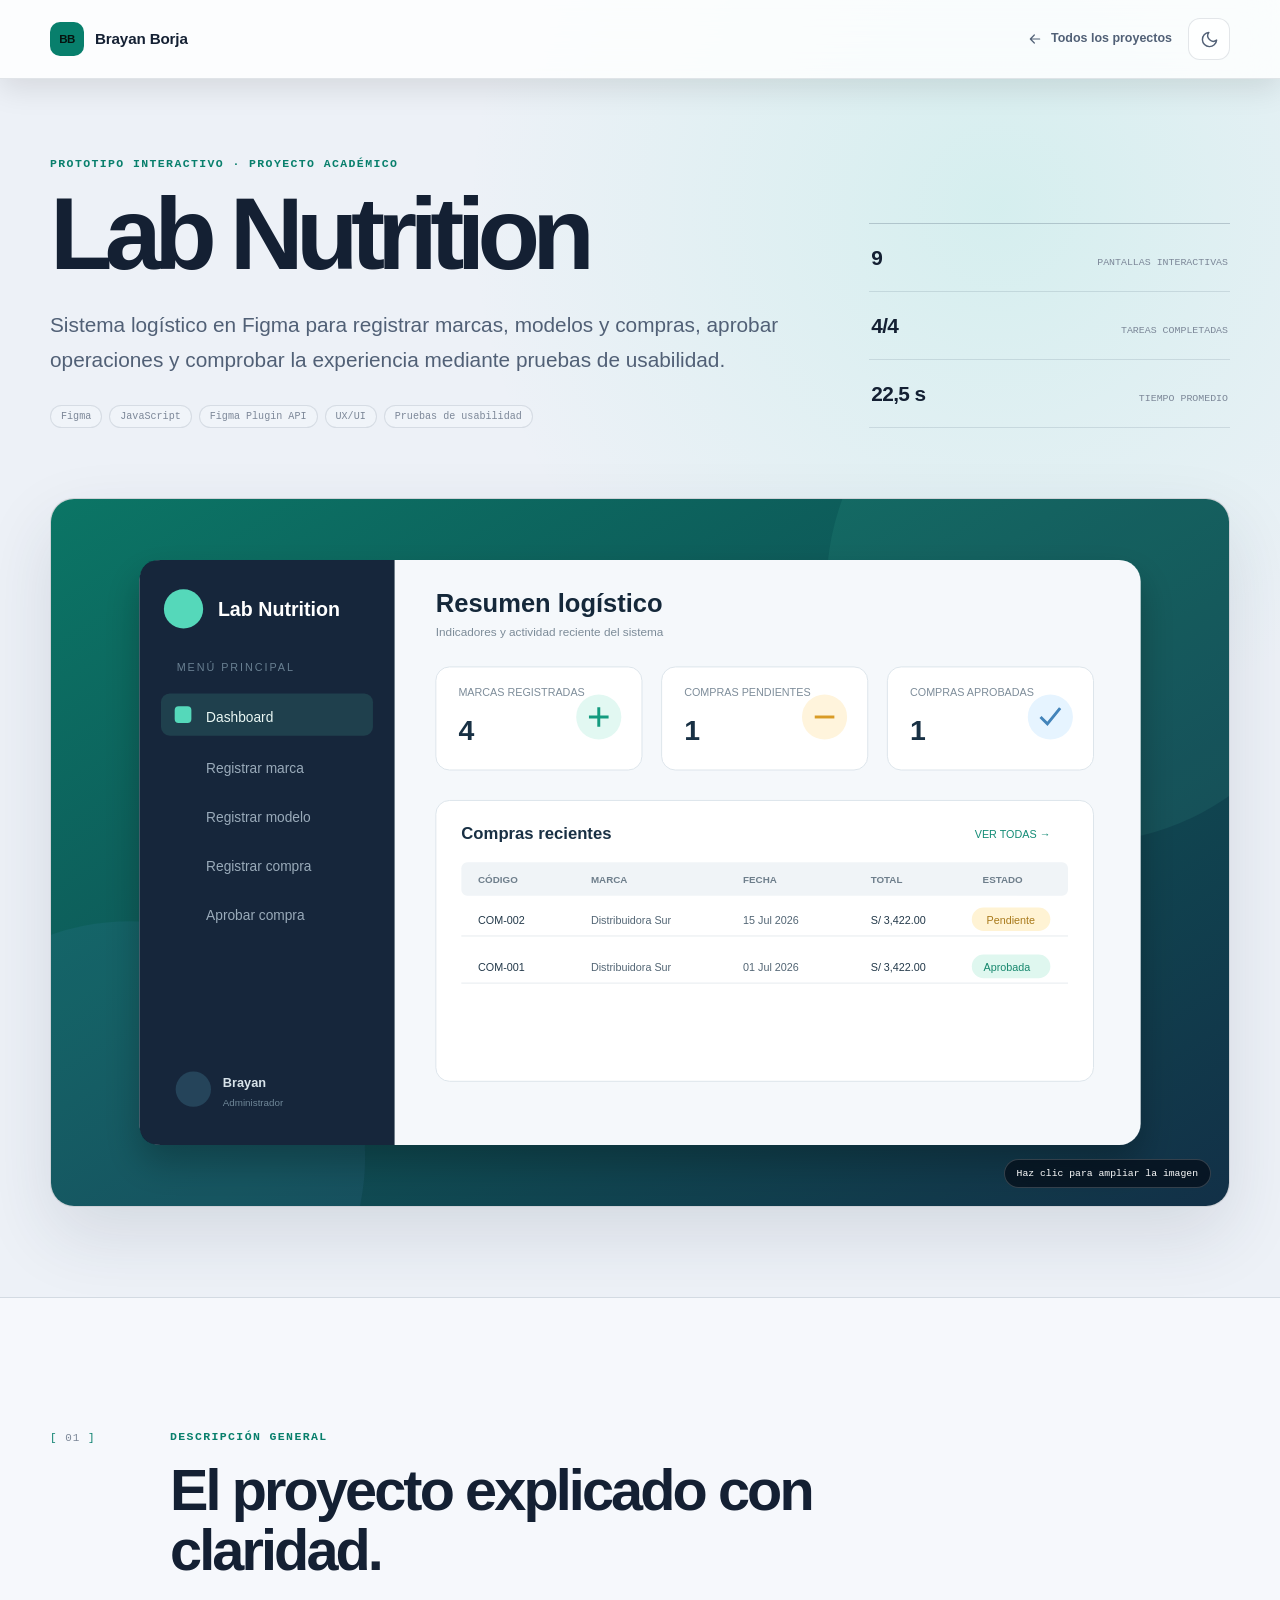
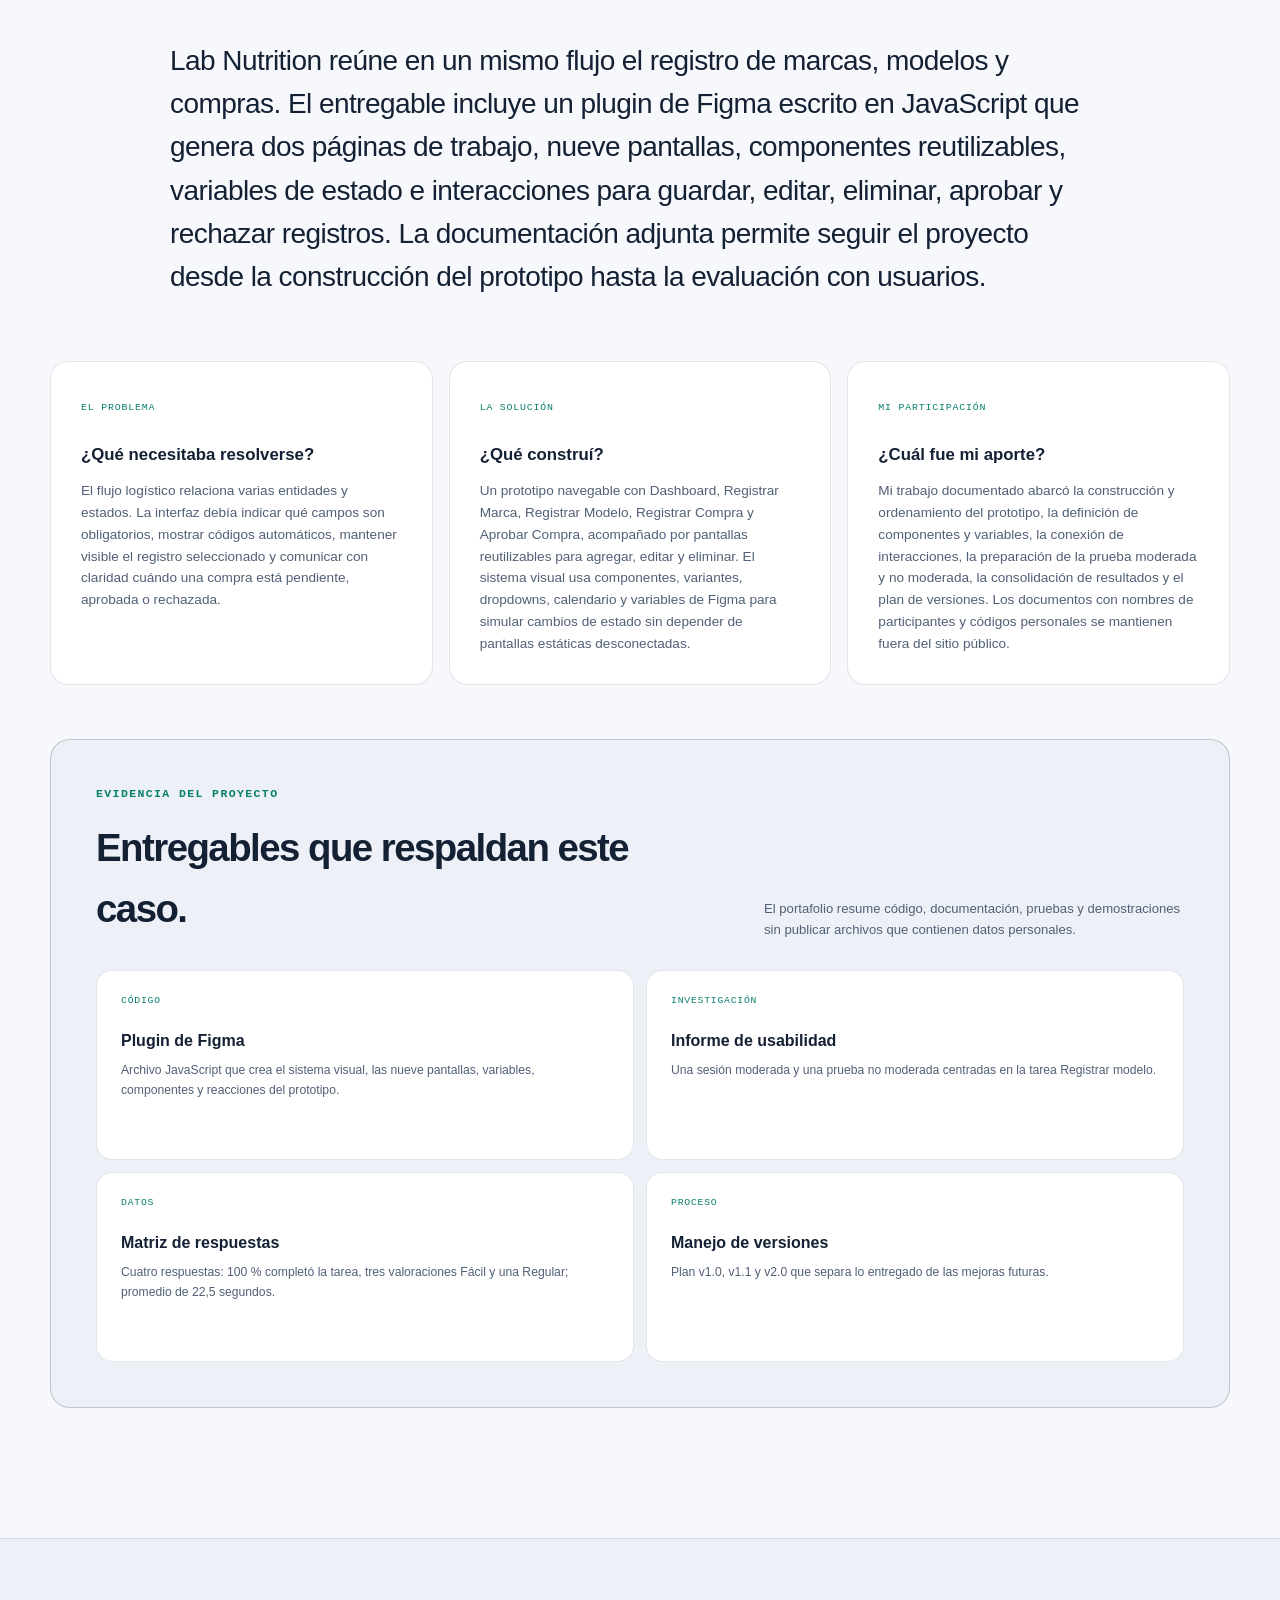
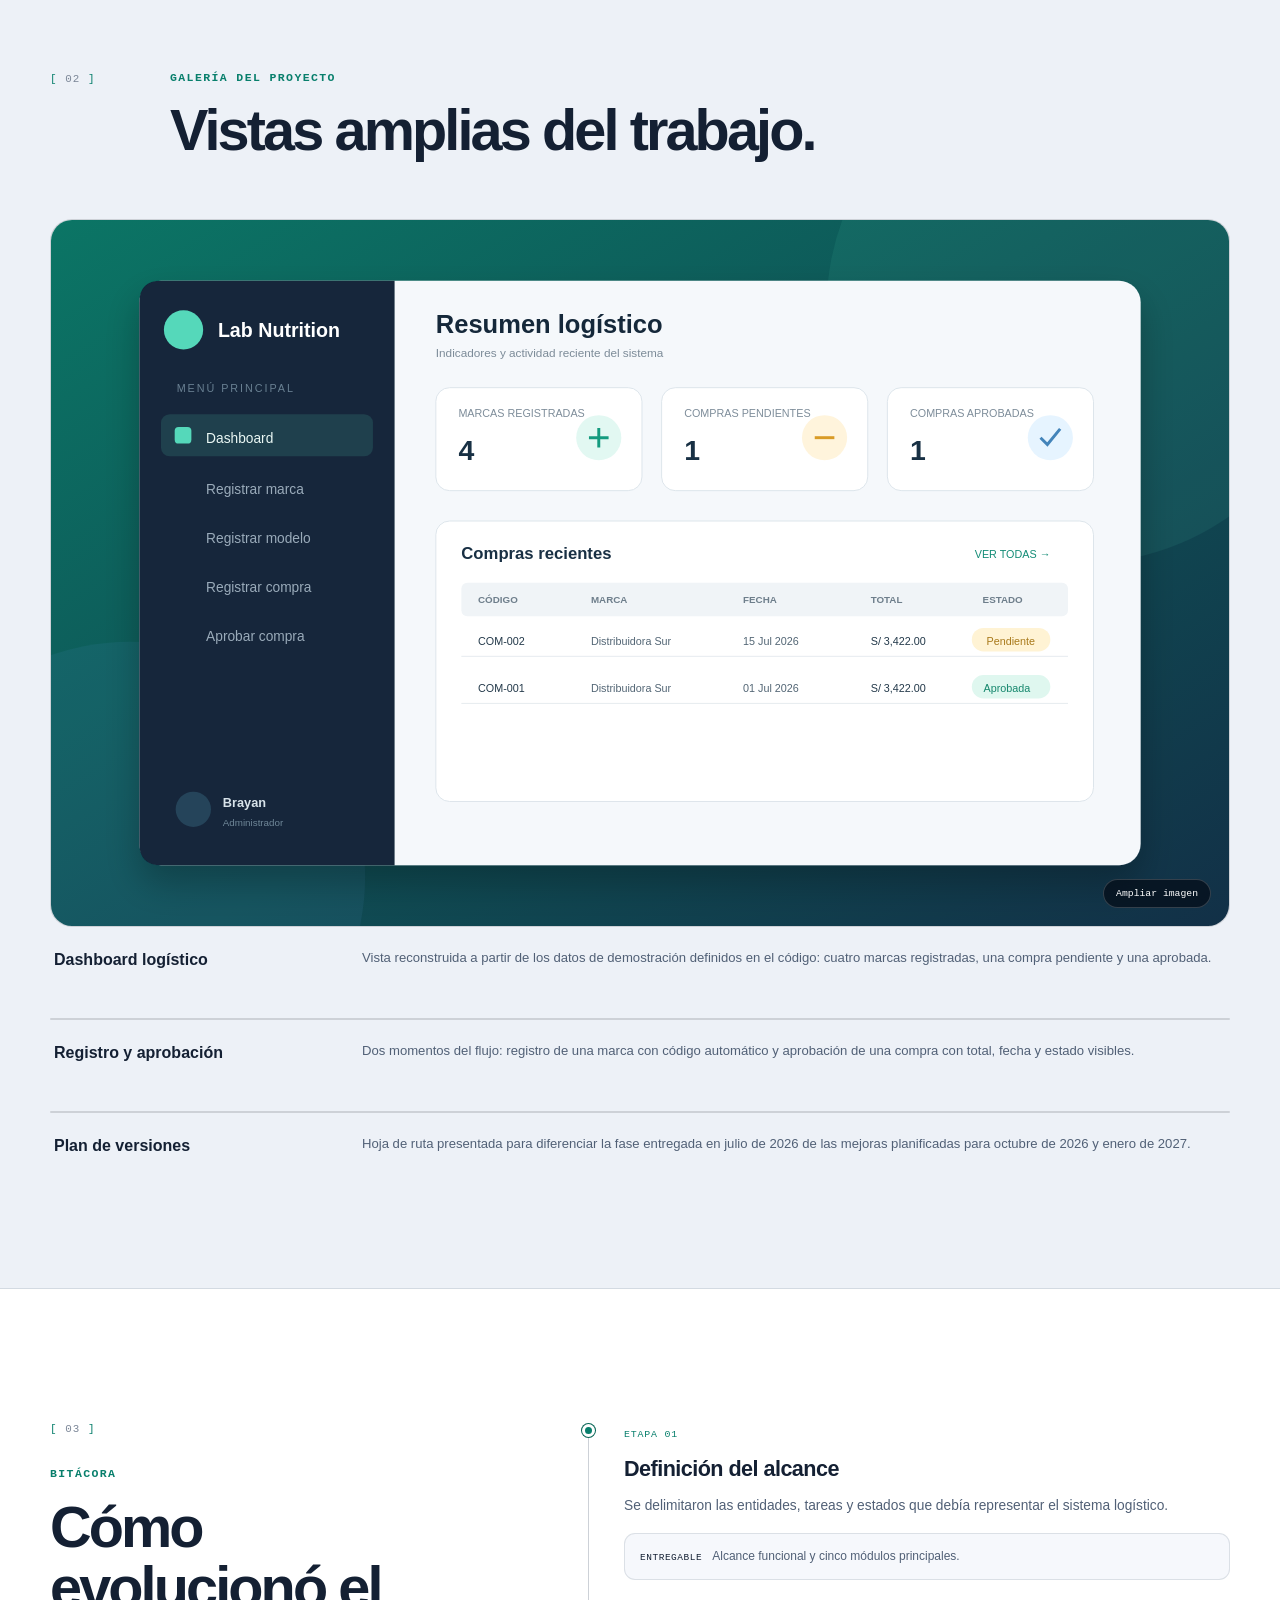
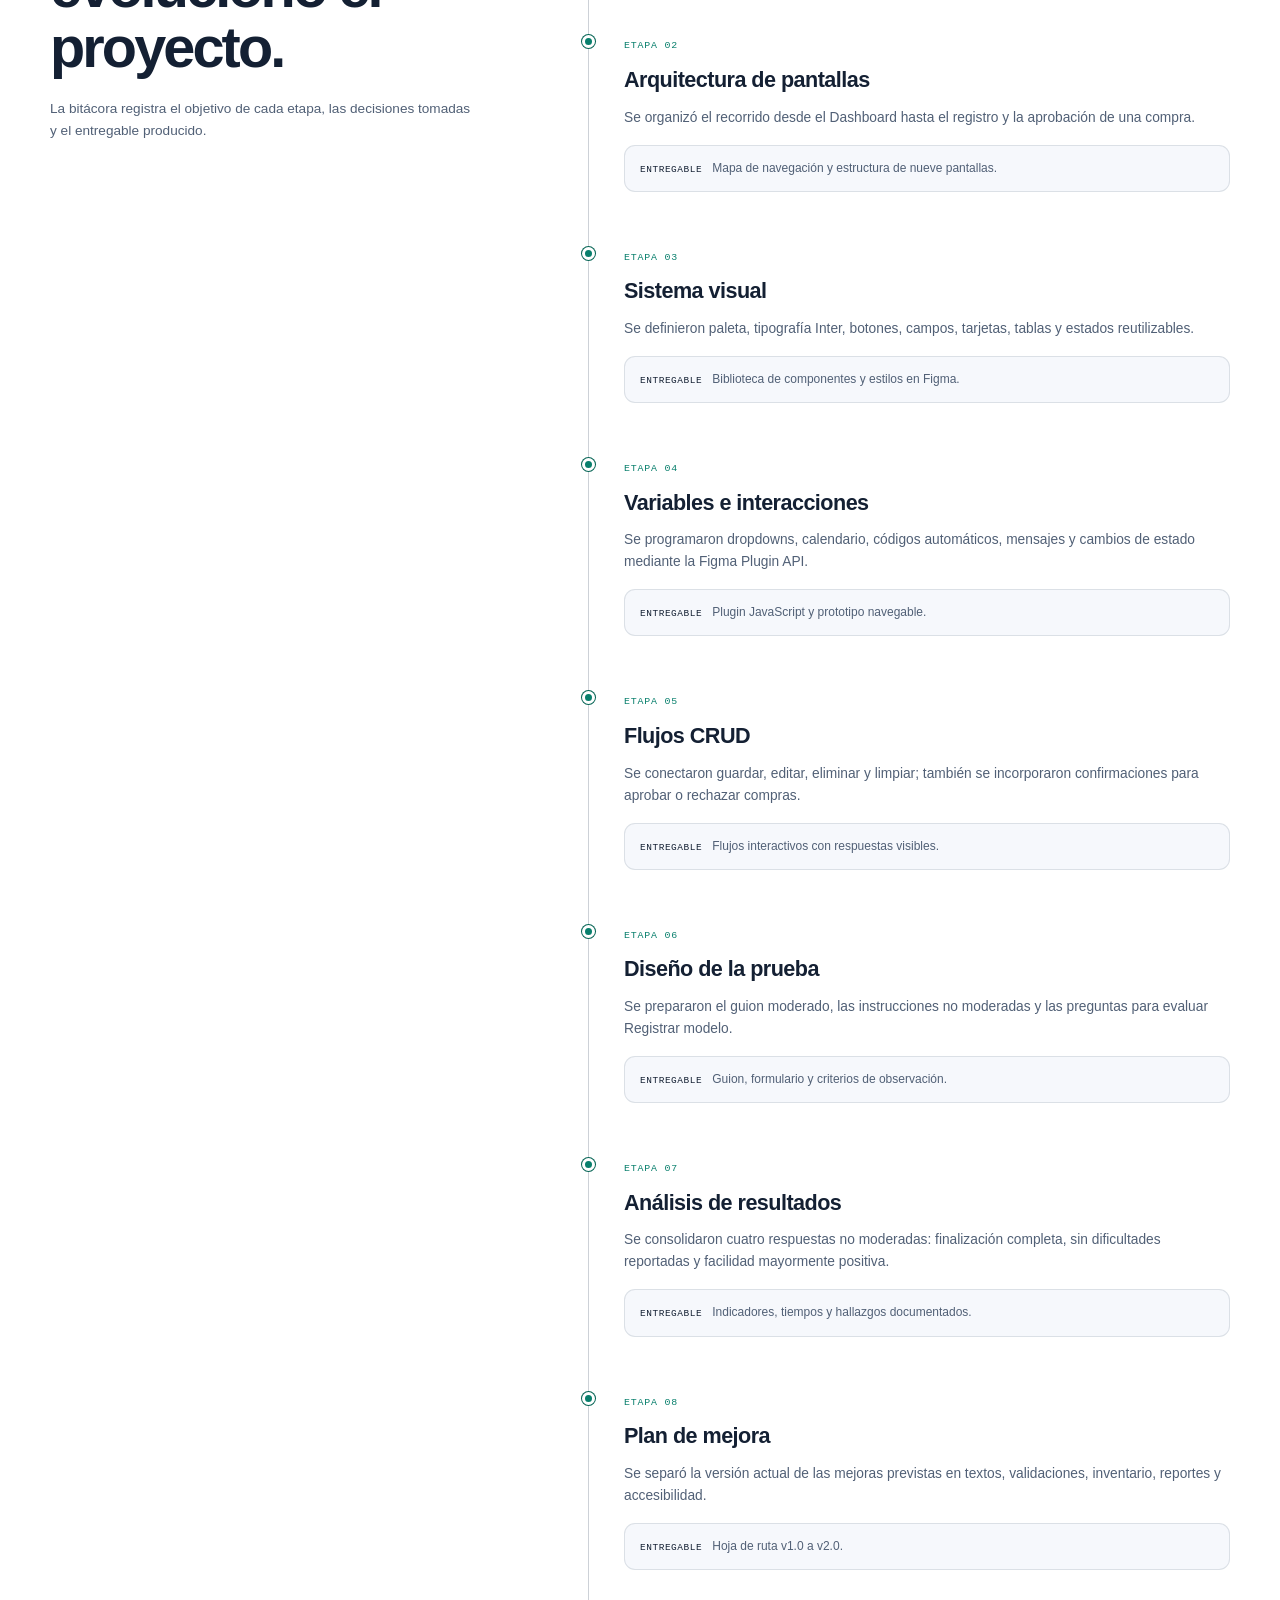
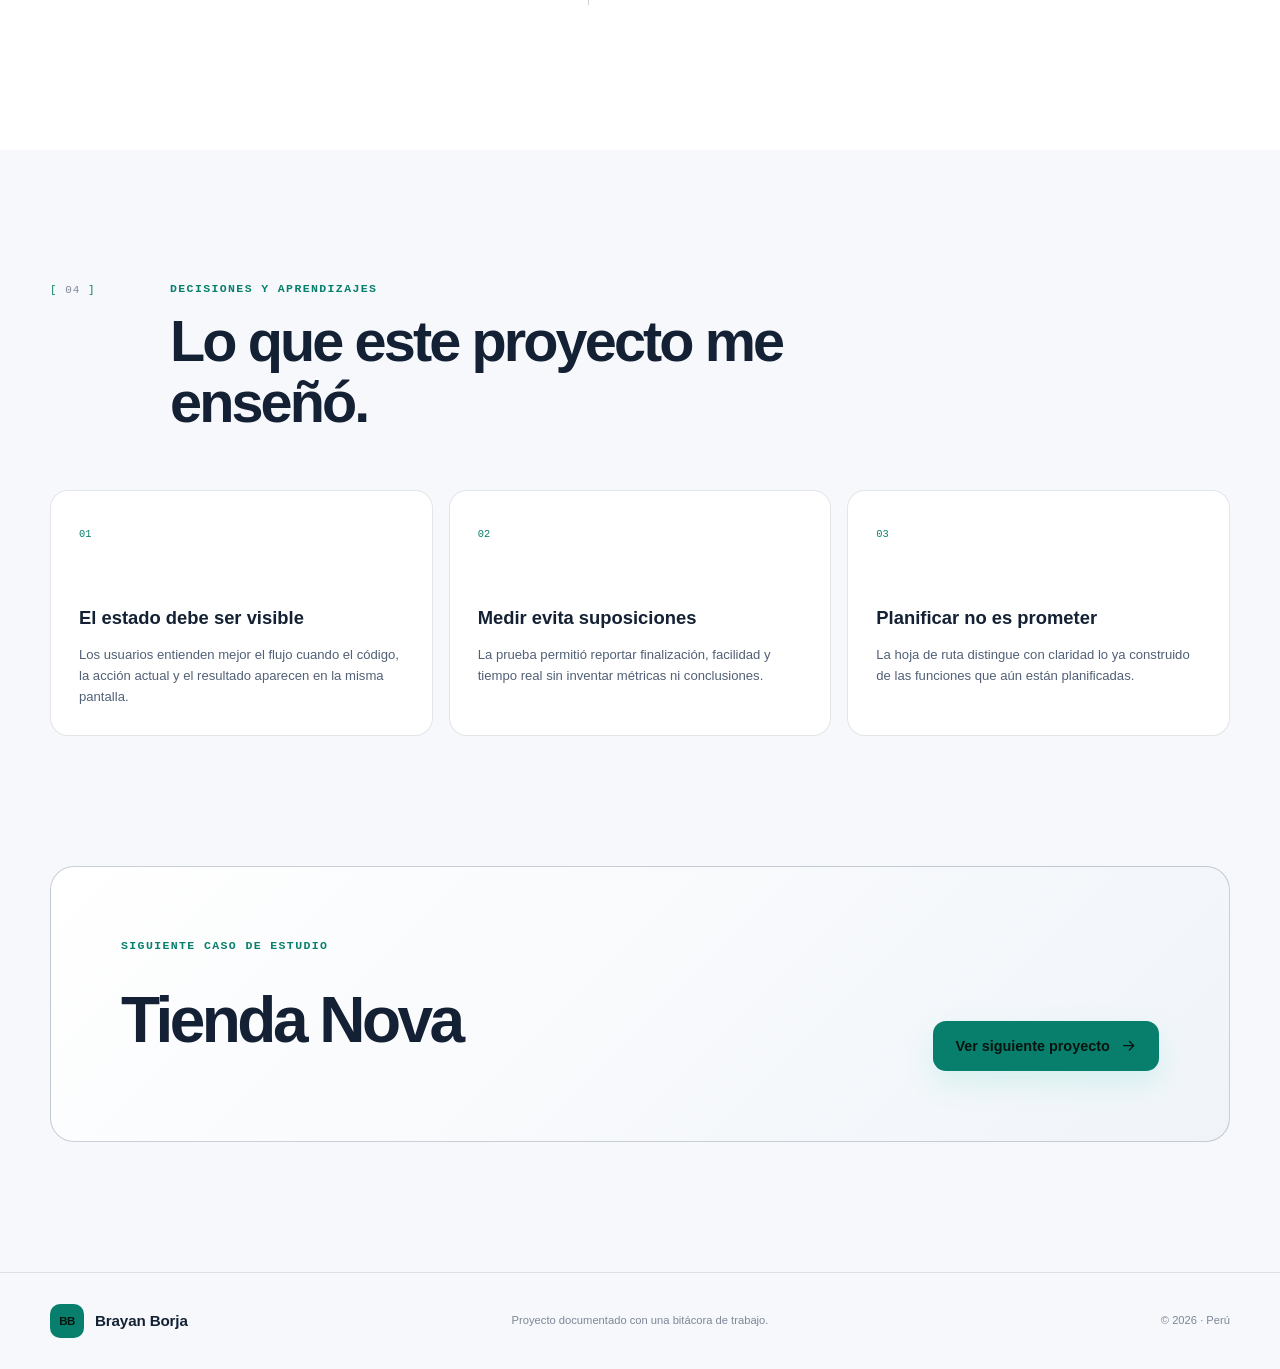
==== commit 41b085d1: "Mostrar solo Lab Nutrition y Tienda Nova" ====
--- a/proyecto.html
+++ b/proyecto.html
@@ -67,6 +67,16 @@
             <article><span>La solución</span><h3>¿Qué construí?</h3><p data-project-solution></p></article>
             <article><span>Mi participación</span><h3>¿Cuál fue mi aporte?</h3><p data-project-role></p></article>
           </div>
+          <div class="case-sources-panel" data-project-evidence-panel hidden>
+            <div class="case-sources-heading">
+              <div>
+                <p class="section-kicker">Evidencia del proyecto</p>
+                <h3>Entregables que respaldan este caso.</h3>
+              </div>
+              <p>El portafolio resume código, documentación, pruebas y demostraciones sin publicar archivos que contienen datos personales.</p>
+            </div>
+            <div class="case-source-grid" data-project-evidence></div>
+          </div>
         </div>
       </section>
 
--- a/styles.css
+++ b/styles.css
@@ -271,6 +271,7 @@
   border-radius: 13px;
   font-size: 0.9rem;
   font-weight: 750;
+  cursor: pointer;
   transition: transform 160ms ease, box-shadow 160ms ease, background 160ms ease, border-color 160ms ease;
 }
 
@@ -376,7 +377,6 @@
 .project-visual::after { content: ""; position: absolute; width: 230px; height: 230px; border: 1px solid rgba(255, 255, 255, 0.07); border-radius: 50%; }
 .lab-visual { background: linear-gradient(145deg, #0c6e60, #123347 70%, #0f2438); }
 .nova-visual { background: linear-gradient(145deg, #253c70, #131e37 68%, #101828); }
-.data-visual { background: linear-gradient(145deg, #583e82, #20213d 70%, #14182c); }
 
 .project-image-frame img { position: relative; z-index: 2; width: min(100%, 780px); border: 1px solid rgba(255,255,255,.18); border-radius: 14px; box-shadow: 0 28px 65px rgba(0,0,0,.32); transition: transform 300ms ease; }
 .project-card:hover .project-image-frame img { transform: translateY(-5px) scale(1.015); }
@@ -466,8 +466,9 @@
 .contact-details { padding: 9px 0 9px 28px; border-left: 1px solid var(--line-strong); }
 .contact-details-label { margin: 0 0 14px; color: var(--text-faint); font: .6rem var(--mono); letter-spacing: .08em; text-transform: uppercase; }
 .contact-detail { display: grid; grid-template-columns: 42px minmax(0, 1fr) auto; gap: 13px; align-items: center; padding: 15px 0; border-bottom: 1px solid var(--line); transition: color 160ms ease, transform 160ms ease; }
+.contact-details button.contact-detail { width: 100%; border-width: 0 0 1px; border-color: var(--line); border-radius: 0; background: transparent; color: inherit; text-align: left; cursor: pointer; }
 .contact-detail:last-child { border-bottom: 0; }
-a.contact-detail:hover { color: var(--accent); transform: translateX(3px); }
+a.contact-detail:hover, button.contact-detail:hover, button.contact-detail.revealed { color: var(--accent); transform: translateX(3px); }
 .contact-detail-icon { display: grid; place-items: center; width: 40px; height: 40px; border: 1px solid var(--line-strong); border-radius: 11px; background: var(--surface); color: var(--accent); font: .6rem var(--mono); font-weight: 750; }
 .contact-detail > span:nth-child(2) { min-width: 0; }
 .contact-detail small { display: block; color: var(--text-faint); font: .58rem var(--mono); letter-spacing: .06em; text-transform: uppercase; }
@@ -494,6 +495,8 @@
 .dialog-content > .tag-list { margin-top: 31px; }
 
 .reveal { opacity: 0; transform: translateY(22px); transition: opacity 650ms ease, transform 650ms ease; transition-delay: var(--delay, 0ms); }
+.reveal[data-delay="100"] { --delay: 100ms; }
+.reveal[data-delay="120"] { --delay: 120ms; }
 .reveal.visible { opacity: 1; transform: translateY(0); }
 
 :focus-visible { outline: 2px solid var(--accent); outline-offset: 4px; }
@@ -583,7 +586,6 @@
 .case-hero::before { content: ""; position: absolute; inset: 0; opacity: .16; background: radial-gradient(circle at 78% 16%, var(--case-accent, var(--accent)), transparent 36%); pointer-events: none; }
 .case-hero[data-case-theme="lab"] { --case-accent: #59e1c2; }
 .case-hero[data-case-theme="nova"] { --case-accent: #74a7ff; }
-.case-hero[data-case-theme="data"] { --case-accent: #b995ff; }
 .case-hero-grid { position: relative; display: grid; grid-template-columns: minmax(0,1.35fr) minmax(260px,.65fr); gap: 70px; align-items: end; }
 .case-hero-copy h1 { margin: 10px 0 24px; font-size: clamp(3.6rem,8vw,7.6rem); line-height: .94; letter-spacing: -.075em; }
 .case-lead { max-width: 800px; margin: 0 0 28px; color: var(--text-soft); font-size: clamp(1.05rem,2vw,1.3rem); line-height: 1.7; }
@@ -603,6 +605,16 @@
 .case-info-grid article > span { color: var(--accent); font: .62rem var(--mono); letter-spacing: .08em; text-transform: uppercase; }
 .case-info-grid h3 { margin: 25px 0 11px; font-size: 1.05rem; }
 .case-info-grid p { margin: 0; color: var(--text-soft); font-size: .85rem; }
+.case-sources-panel { margin-top: 54px; padding: clamp(28px,4vw,45px); border: 1px solid var(--line-strong); border-radius: 20px; background: var(--bg-deep); }
+.case-sources-panel[hidden] { display: none; }
+.case-sources-heading { display: grid; grid-template-columns: 1fr minmax(280px,420px); gap: 45px; align-items: end; margin-bottom: 30px; }
+.case-sources-heading h3 { margin: 0; font-size: clamp(1.7rem,3vw,2.5rem); letter-spacing: -.04em; }
+.case-sources-heading > p { margin: 0; color: var(--text-soft); font-size: .82rem; }
+.case-source-grid { display: grid; grid-template-columns: repeat(2,1fr); gap: 12px; }
+.case-source-grid article { position: relative; display: flex; flex-direction: column; min-height: 190px; padding: 24px; border: 1px solid var(--line); border-radius: 16px; background: var(--surface); }
+.case-source-grid span { color: var(--accent); font: .61rem var(--mono); letter-spacing: .08em; text-transform: uppercase; }
+.case-source-grid strong { margin-top: 22px; font-size: 1rem; }
+.case-source-grid p { margin: 8px 0 0; color: var(--text-soft); font-size: .76rem; }
 .case-gallery-section { border-block: 1px solid var(--line); background: var(--bg-deep); }
 .case-gallery { display: grid; gap: 45px; }
 .case-gallery figure { margin: 0; }
@@ -645,6 +657,7 @@
   .case-info-grid article, .learning-grid article { min-height: auto; }
   .learning-grid h3 { margin-top: 35px; }
   .case-heading-sticky { position: static; }
+  .case-sources-heading { grid-template-columns: 1fr; gap: 14px; }
 }
 
 @media (max-width: 640px) {
@@ -659,5 +672,6 @@
   .case-section-heading .section-number { margin-bottom: 18px; }
   .case-intro { margin-left: 0; font-size: 1.15rem; }
   .case-gallery figcaption { grid-template-columns: 1fr; gap: 5px; }
+  .case-source-grid { grid-template-columns: 1fr; }
   .case-next-card { align-items: stretch; flex-direction: column; }
 }
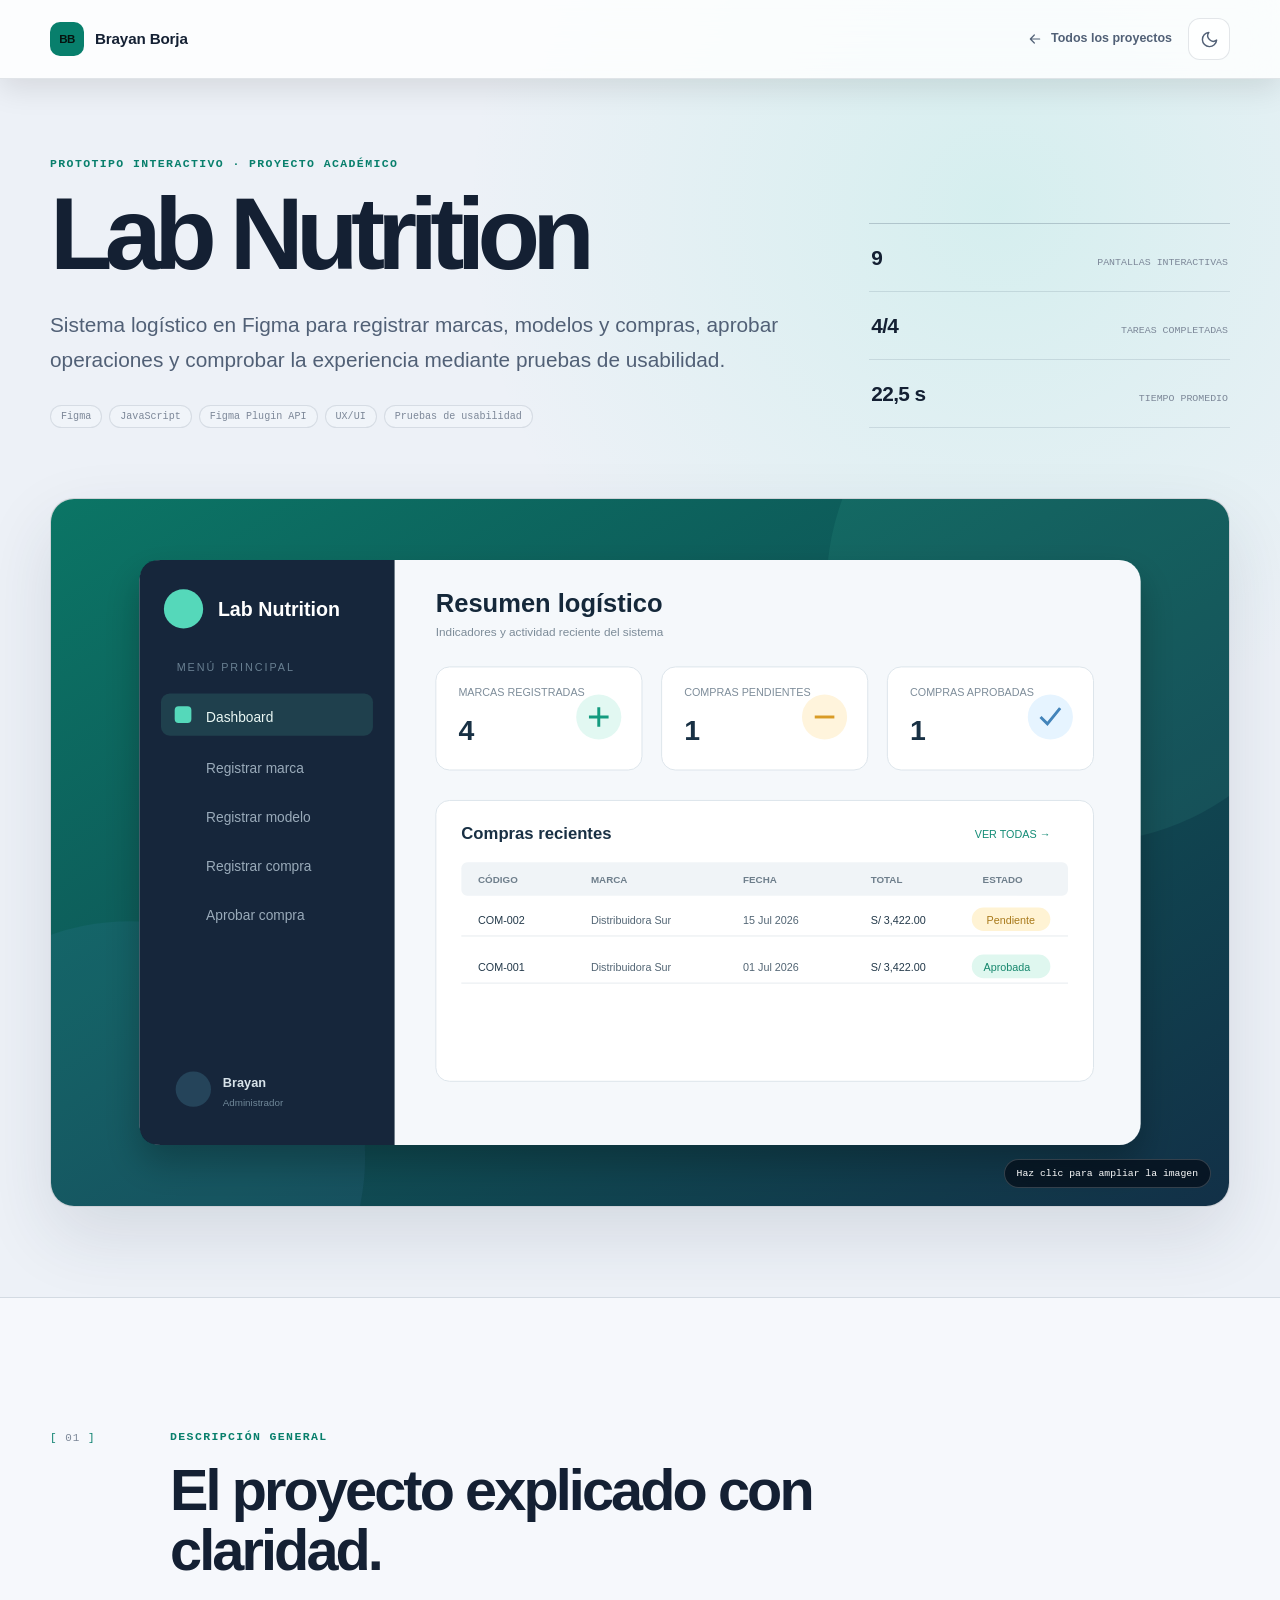
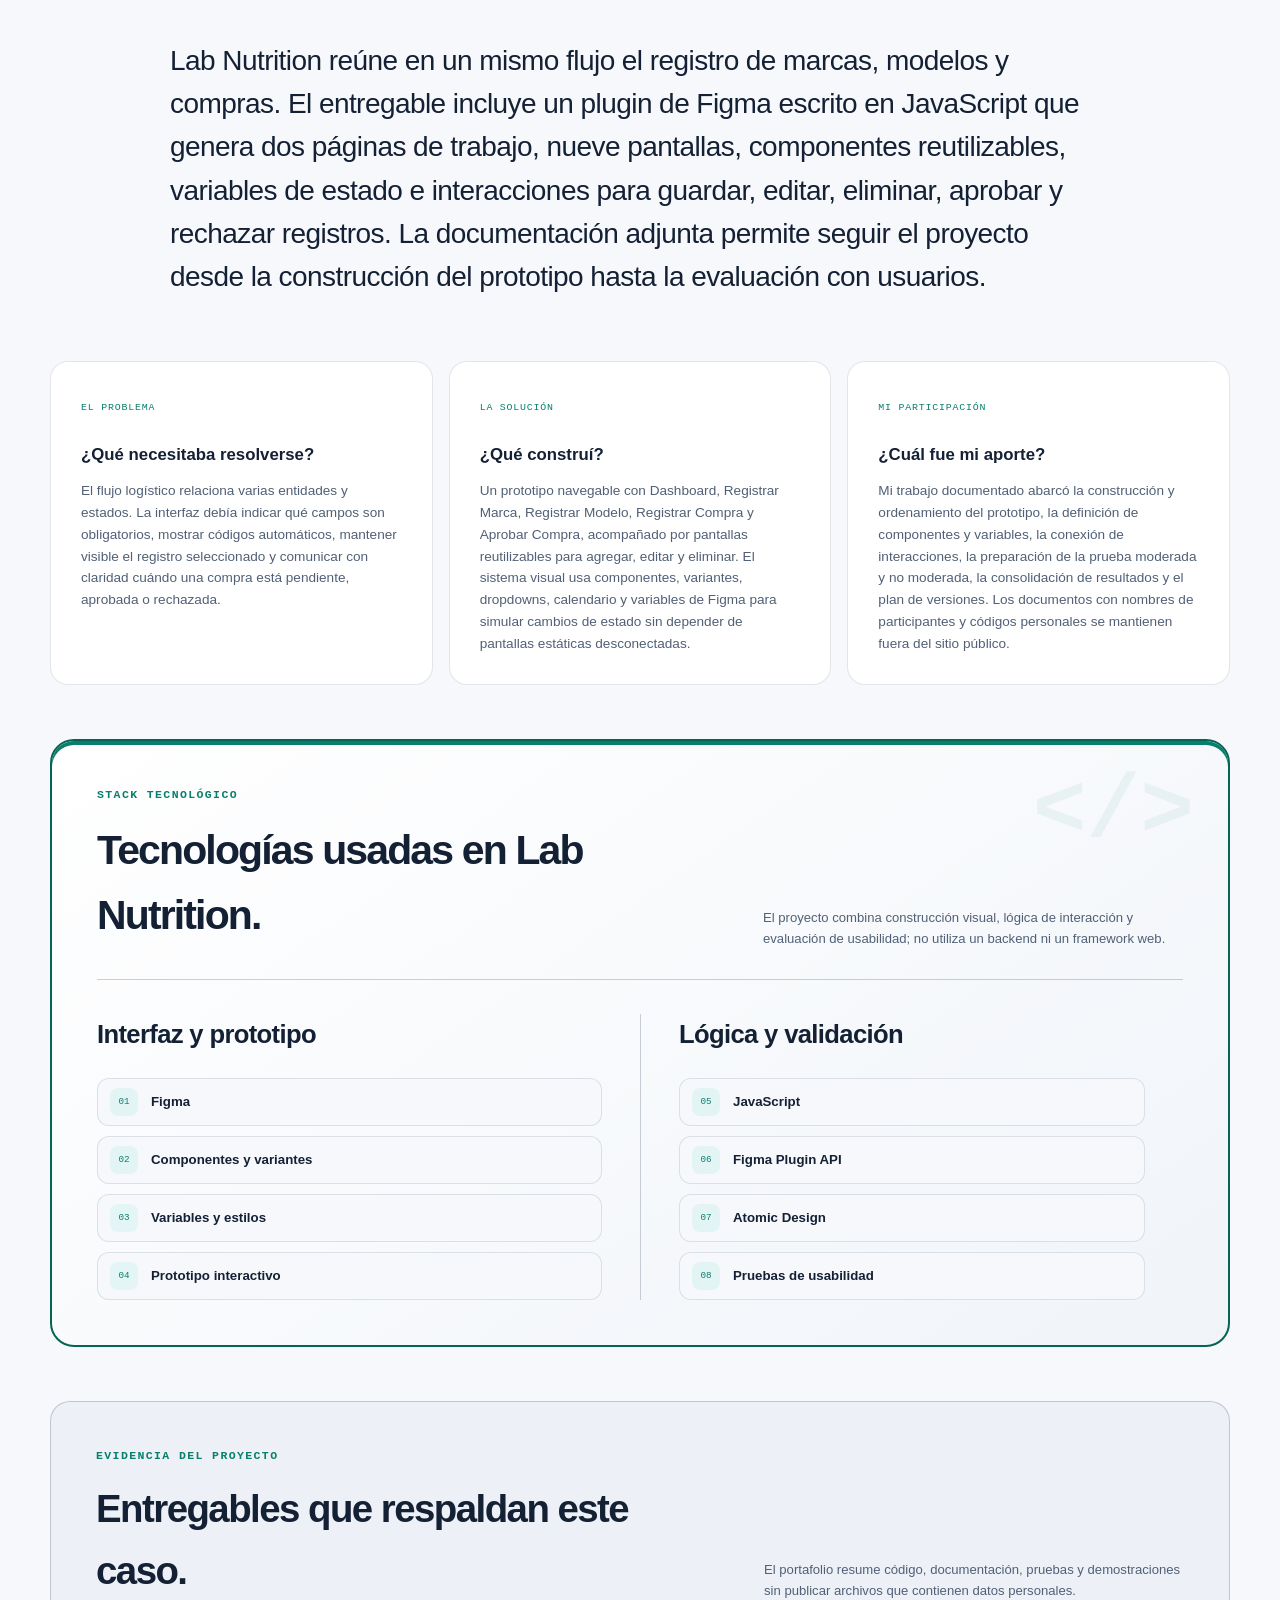
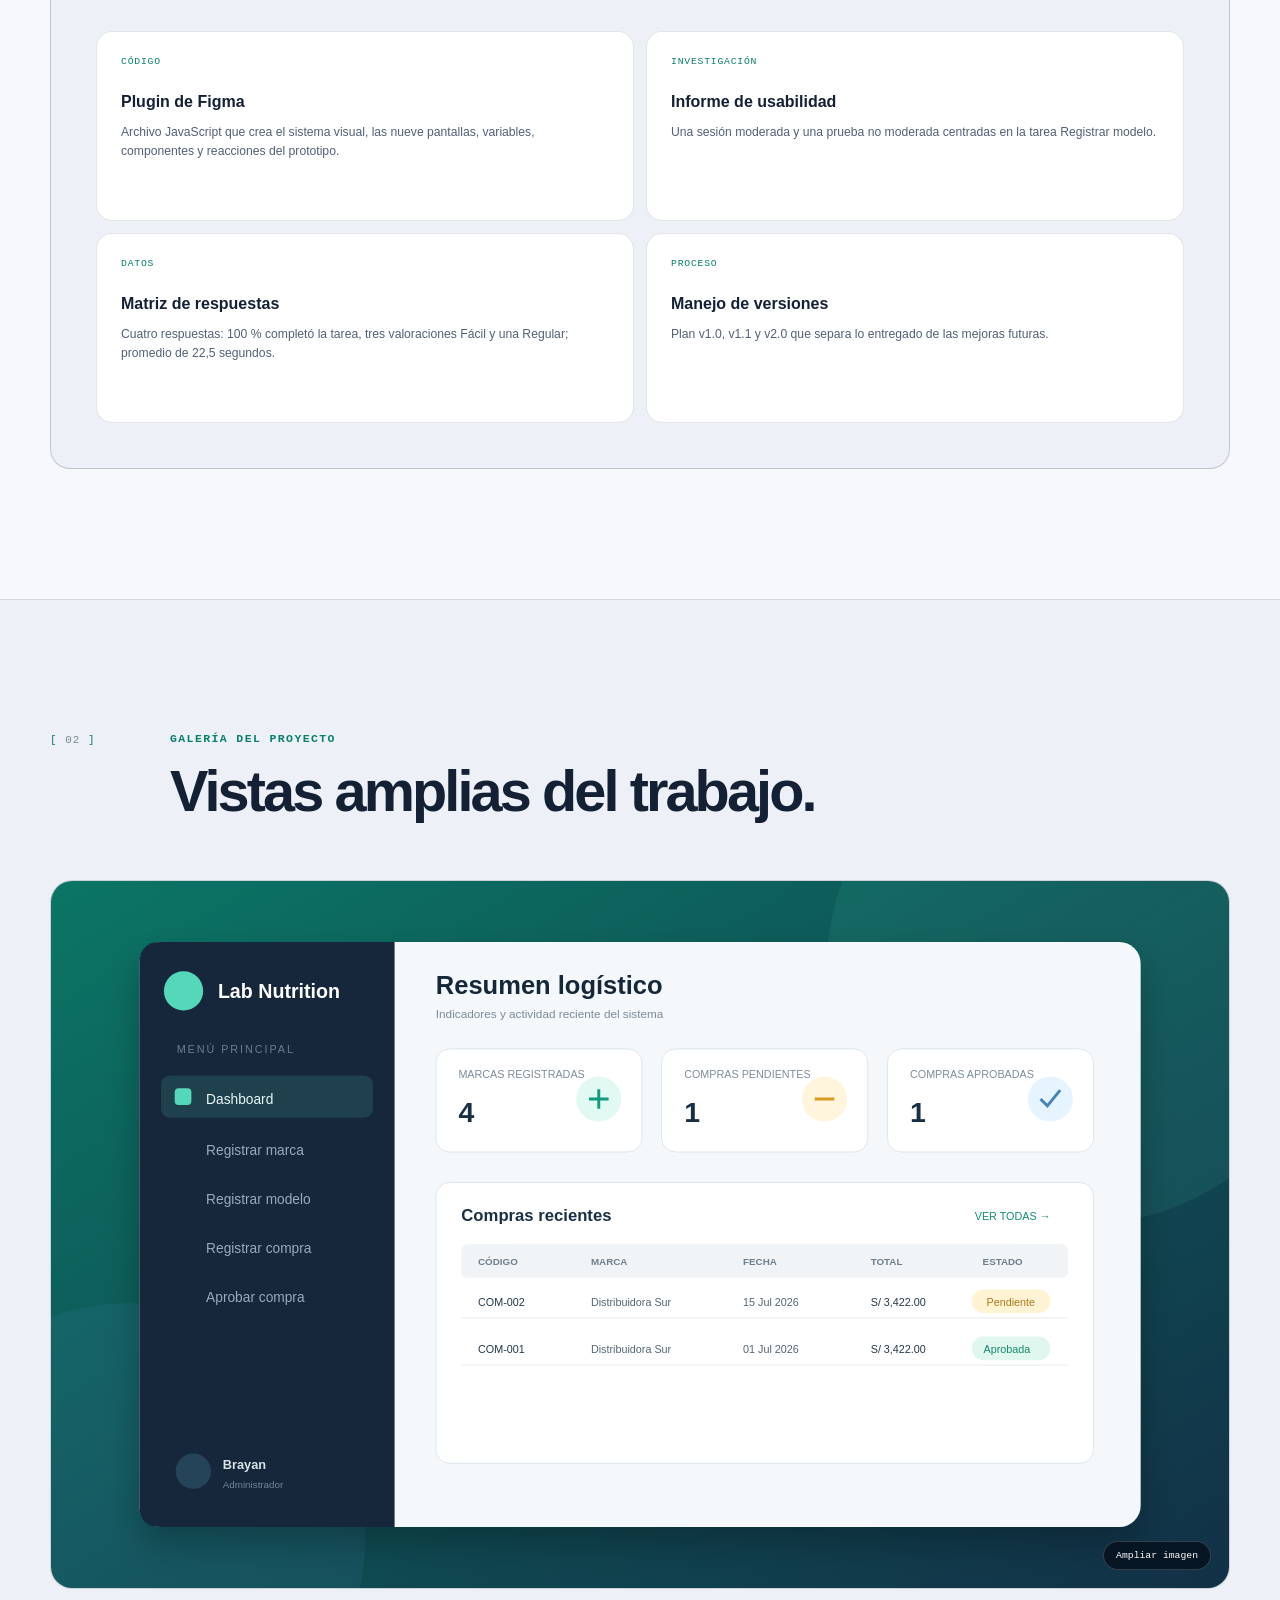
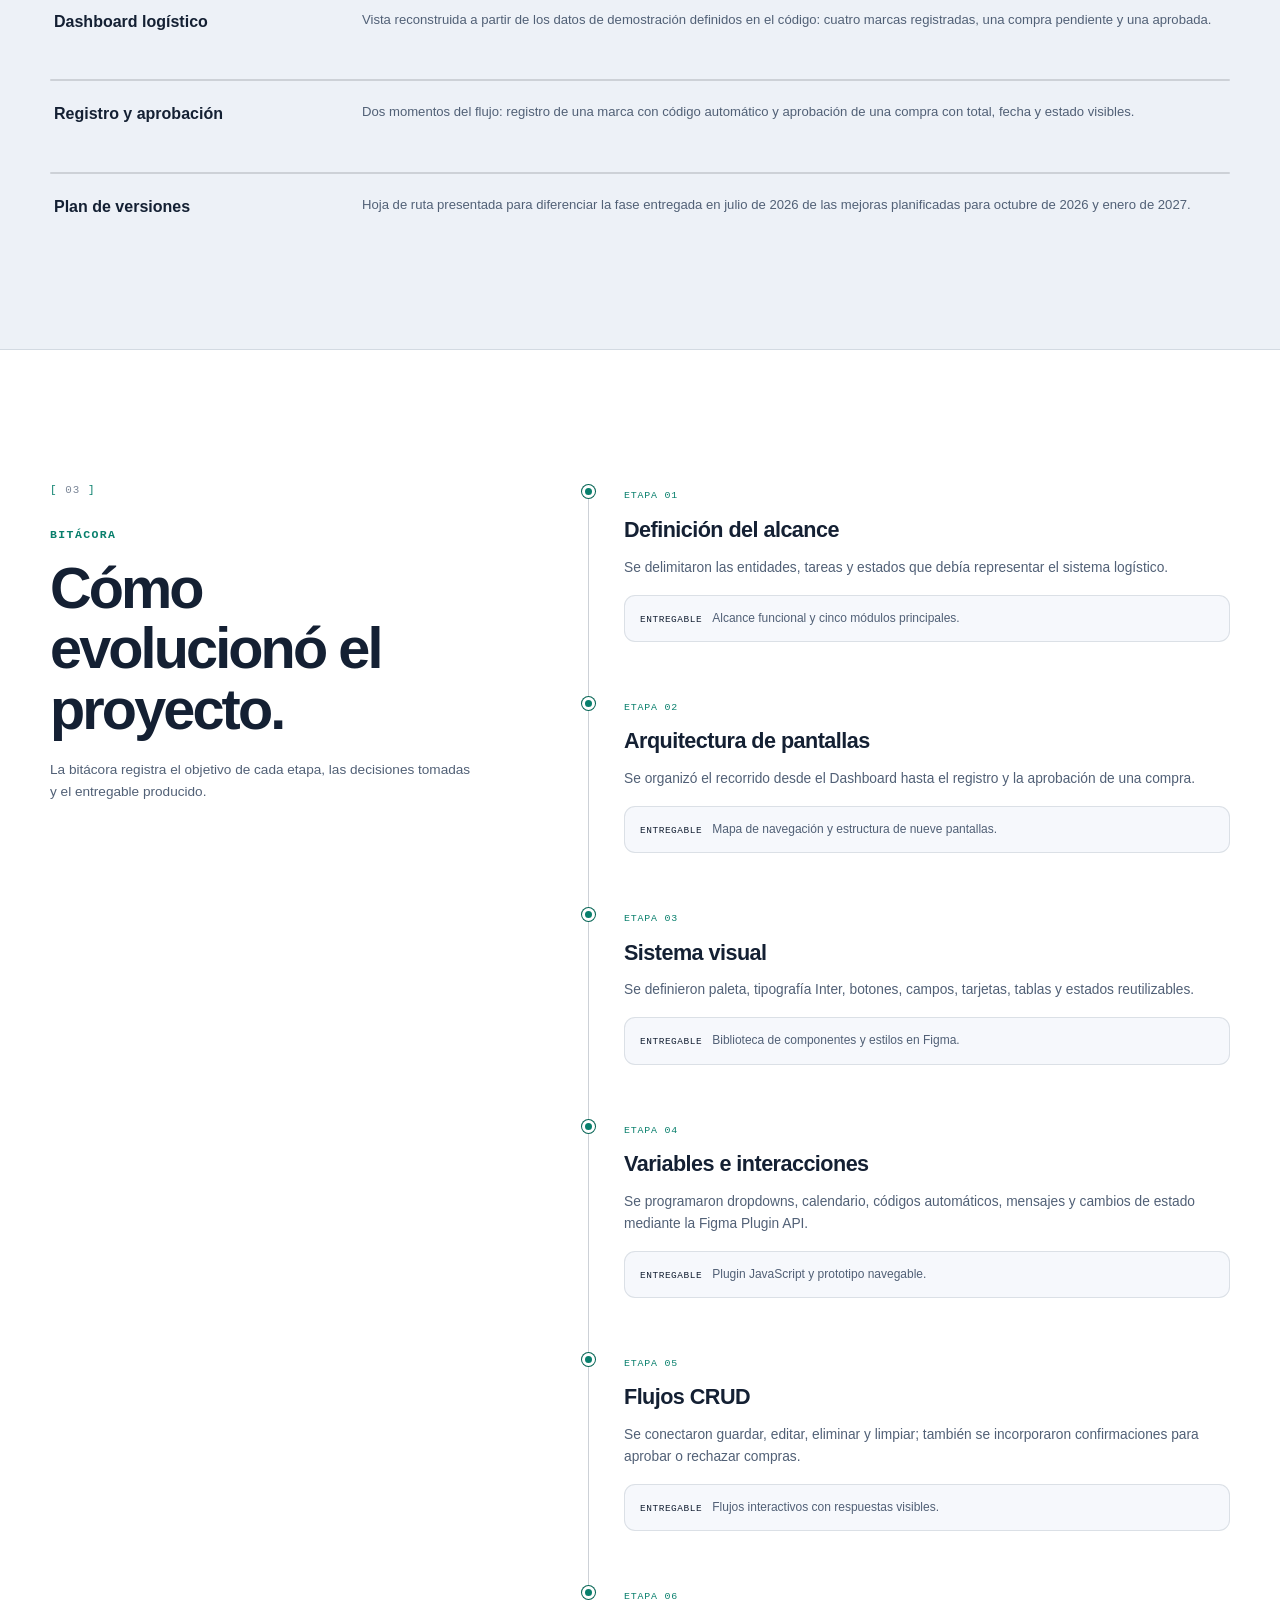
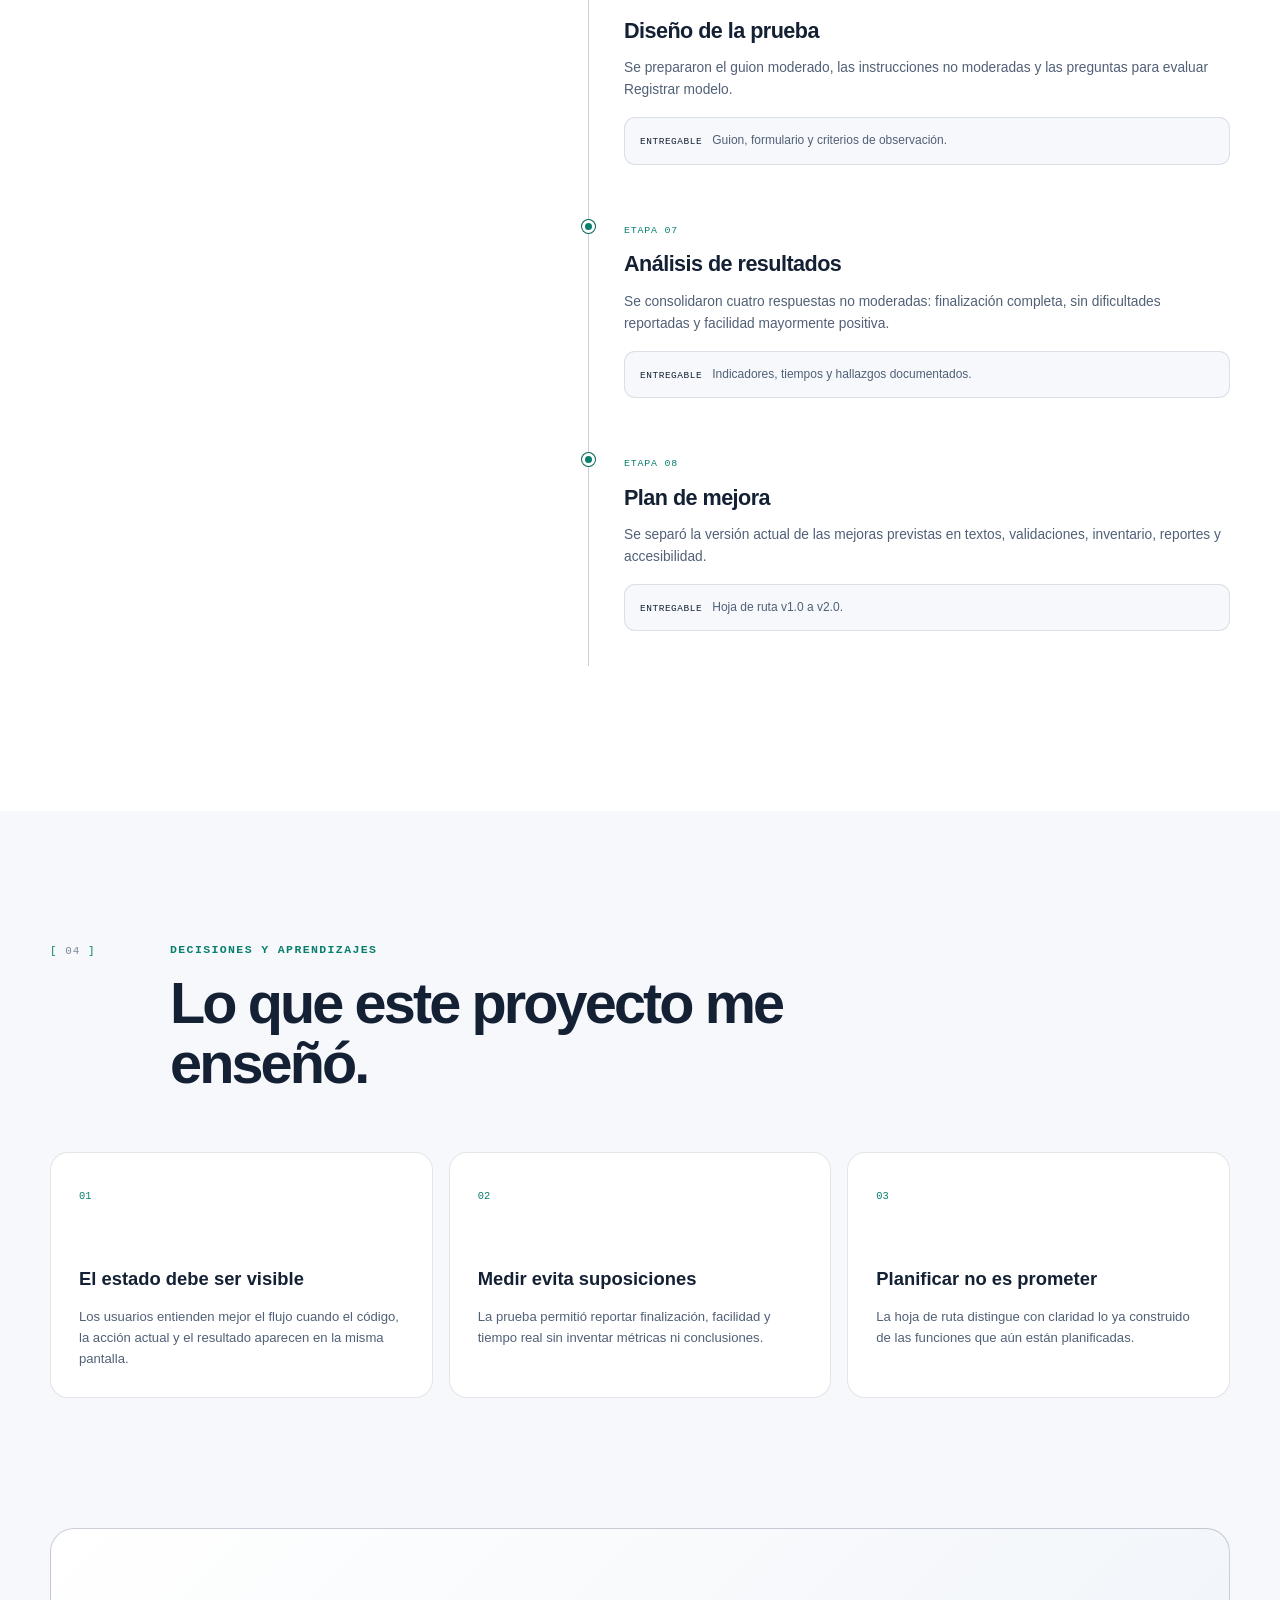
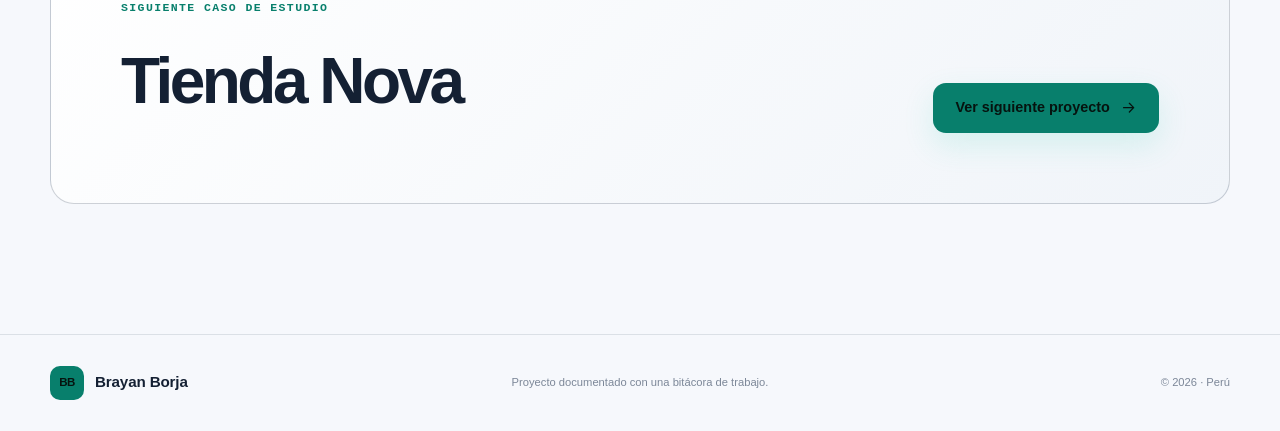
==== commit 9b4f22f9: "Agregar stack tecnológico a cada proyecto" ====
--- a/proyecto.html
+++ b/proyecto.html
@@ -67,6 +67,16 @@
             <article><span>La solución</span><h3>¿Qué construí?</h3><p data-project-solution></p></article>
             <article><span>Mi participación</span><h3>¿Cuál fue mi aporte?</h3><p data-project-role></p></article>
           </div>
+          <div class="case-stack-panel" data-project-stack-panel hidden>
+            <div class="case-stack-heading">
+              <div>
+                <p class="section-kicker">Stack tecnológico</p>
+                <h3 data-project-stack-title></h3>
+              </div>
+              <p data-project-stack-note></p>
+            </div>
+            <div class="case-stack-grid" data-project-stack></div>
+          </div>
           <div class="case-sources-panel" data-project-evidence-panel hidden>
             <div class="case-sources-heading">
               <div>
--- a/styles.css
+++ b/styles.css
@@ -605,6 +605,22 @@
 .case-info-grid article > span { color: var(--accent); font: .62rem var(--mono); letter-spacing: .08em; text-transform: uppercase; }
 .case-info-grid h3 { margin: 25px 0 11px; font-size: 1.05rem; }
 .case-info-grid p { margin: 0; color: var(--text-soft); font-size: .85rem; }
+.case-stack-panel { --stack-accent: var(--accent); --stack-accent-dark: var(--accent-dark); --stack-accent-soft: rgba(89,225,194,.12); position: relative; margin-top: 54px; overflow: hidden; padding: clamp(28px,4vw,45px); border: 2px solid var(--stack-accent-dark); border-radius: 24px; background: linear-gradient(145deg,var(--surface),var(--surface-soft)); box-shadow: inset 0 4px 0 var(--stack-accent); }
+.case-stack-panel[hidden] { display: none; }
+.case-stack-panel[data-stack-theme="nova"] { --stack-accent: #74a7ff; --stack-accent-dark: #3268bf; --stack-accent-soft: rgba(116,167,255,.13); }
+.case-stack-panel::after { content: "</>"; position: absolute; right: 34px; top: 20px; color: var(--stack-accent); font: 700 clamp(3rem,7vw,6rem) var(--mono); opacity: .06; pointer-events: none; }
+.case-stack-heading { position: relative; z-index: 1; display: grid; grid-template-columns: 1fr minmax(280px,420px); gap: 45px; align-items: end; padding-bottom: 30px; border-bottom: 1px solid var(--line-strong); }
+.case-stack-heading h3 { max-width: 620px; margin: 0; font-size: clamp(1.8rem,3.2vw,2.7rem); letter-spacing: -.045em; }
+.case-stack-heading > p { margin: 0; color: var(--text-soft); font-size: .82rem; }
+.case-stack-grid { display: grid; grid-template-columns: repeat(2,1fr); margin-top: 34px; }
+.case-stack-grid article { min-width: 0; padding: 0 38px; }
+.case-stack-grid article:first-child { padding-left: 0; }
+.case-stack-grid article + article { border-left: 1px solid var(--line-strong); }
+.case-stack-grid h4 { margin: 0 0 23px; color: var(--text); font-size: clamp(1.25rem,2vw,1.65rem); letter-spacing: -.025em; }
+.case-stack-grid ul { display: grid; gap: 10px; margin: 0; padding: 0; list-style: none; }
+.case-stack-grid li { display: flex; align-items: center; gap: 13px; min-height: 48px; padding: 9px 12px; border: 1px solid var(--line); border-radius: 12px; background: var(--bg); }
+.case-stack-grid li span { display: grid; flex: 0 0 auto; place-items: center; width: 28px; height: 28px; border-radius: 8px; background: var(--stack-accent-soft); color: var(--stack-accent); font: .58rem var(--mono); }
+.case-stack-grid li strong { min-width: 0; font-size: .83rem; }
 .case-sources-panel { margin-top: 54px; padding: clamp(28px,4vw,45px); border: 1px solid var(--line-strong); border-radius: 20px; background: var(--bg-deep); }
 .case-sources-panel[hidden] { display: none; }
 .case-sources-heading { display: grid; grid-template-columns: 1fr minmax(280px,420px); gap: 45px; align-items: end; margin-bottom: 30px; }
@@ -657,7 +673,7 @@
   .case-info-grid article, .learning-grid article { min-height: auto; }
   .learning-grid h3 { margin-top: 35px; }
   .case-heading-sticky { position: static; }
-  .case-sources-heading { grid-template-columns: 1fr; gap: 14px; }
+  .case-stack-heading, .case-sources-heading { grid-template-columns: 1fr; gap: 14px; }
 }
 
 @media (max-width: 640px) {
@@ -672,6 +688,9 @@
   .case-section-heading .section-number { margin-bottom: 18px; }
   .case-intro { margin-left: 0; font-size: 1.15rem; }
   .case-gallery figcaption { grid-template-columns: 1fr; gap: 5px; }
+  .case-stack-grid { grid-template-columns: 1fr; }
+  .case-stack-grid article { padding: 0; }
+  .case-stack-grid article + article { margin-top: 30px; padding-top: 30px; border-top: 1px solid var(--line-strong); border-left: 0; }
   .case-source-grid { grid-template-columns: 1fr; }
   .case-next-card { align-items: stretch; flex-direction: column; }
 }
